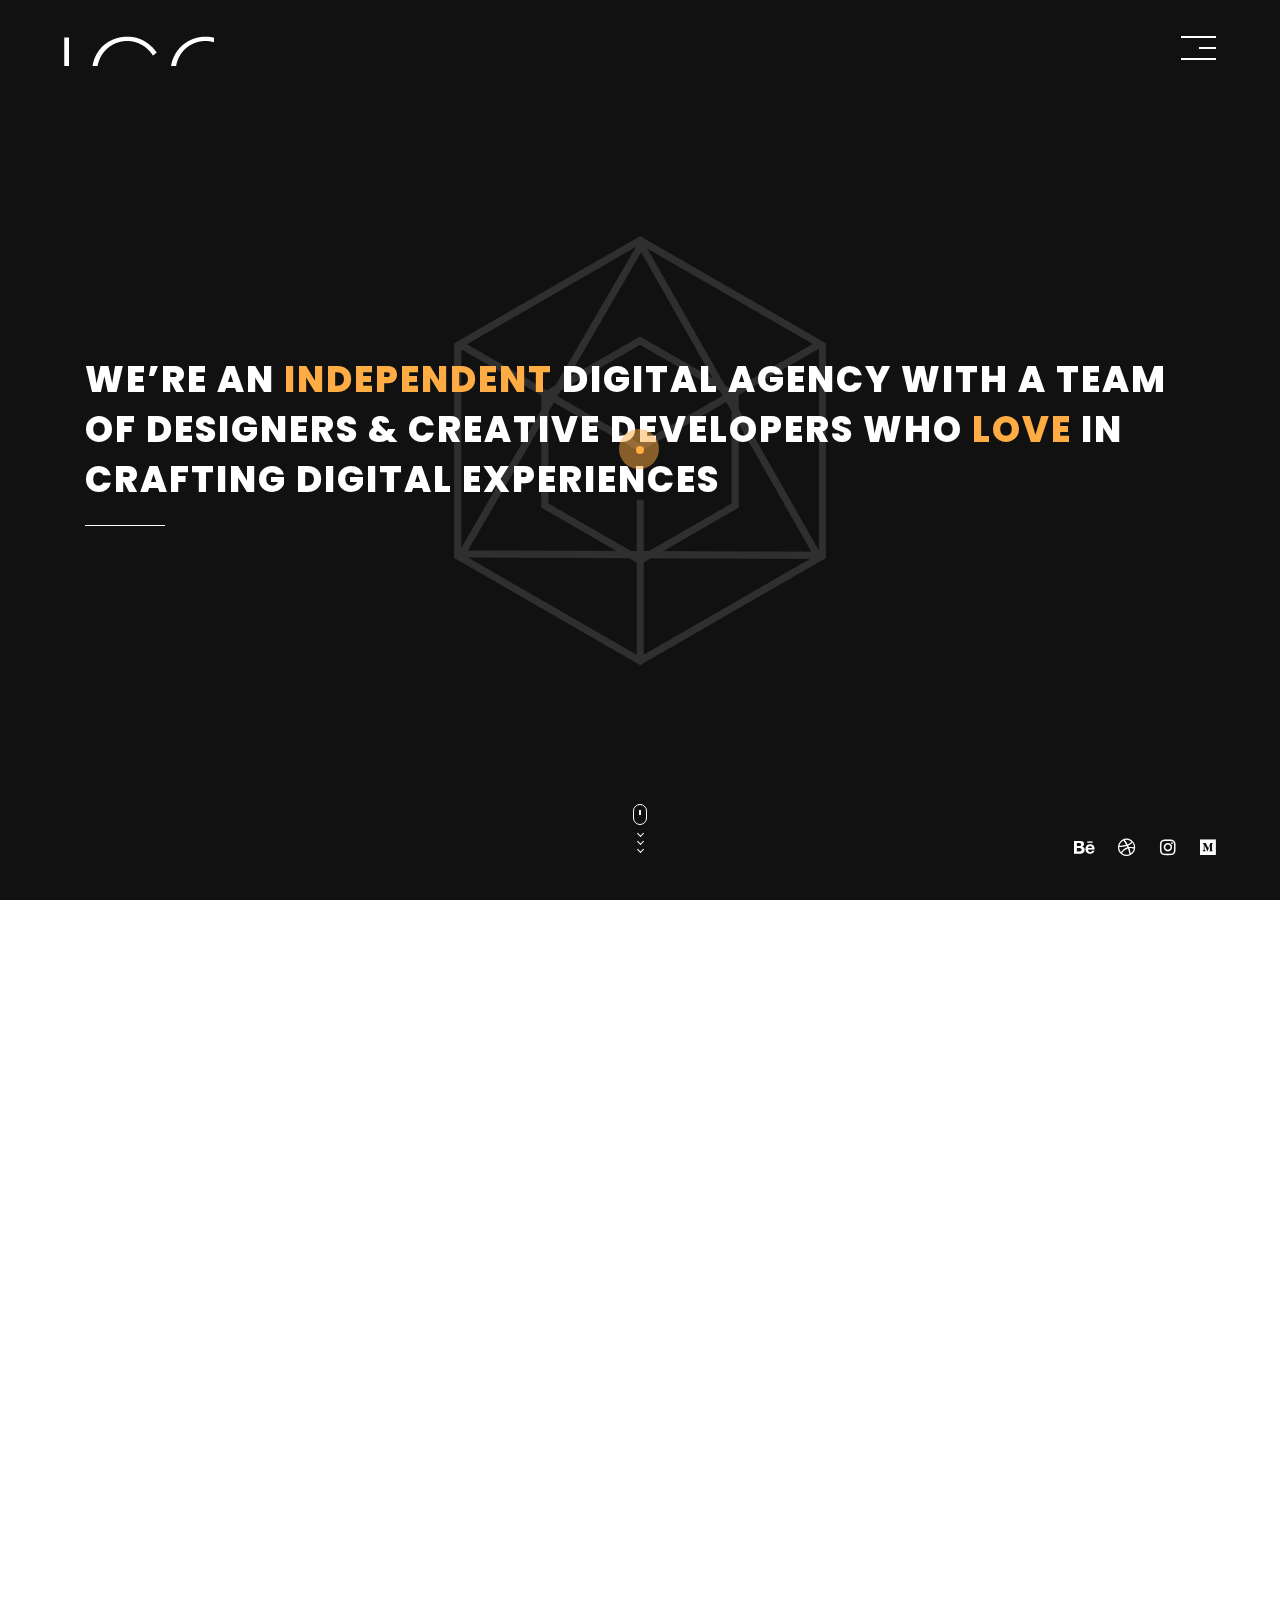
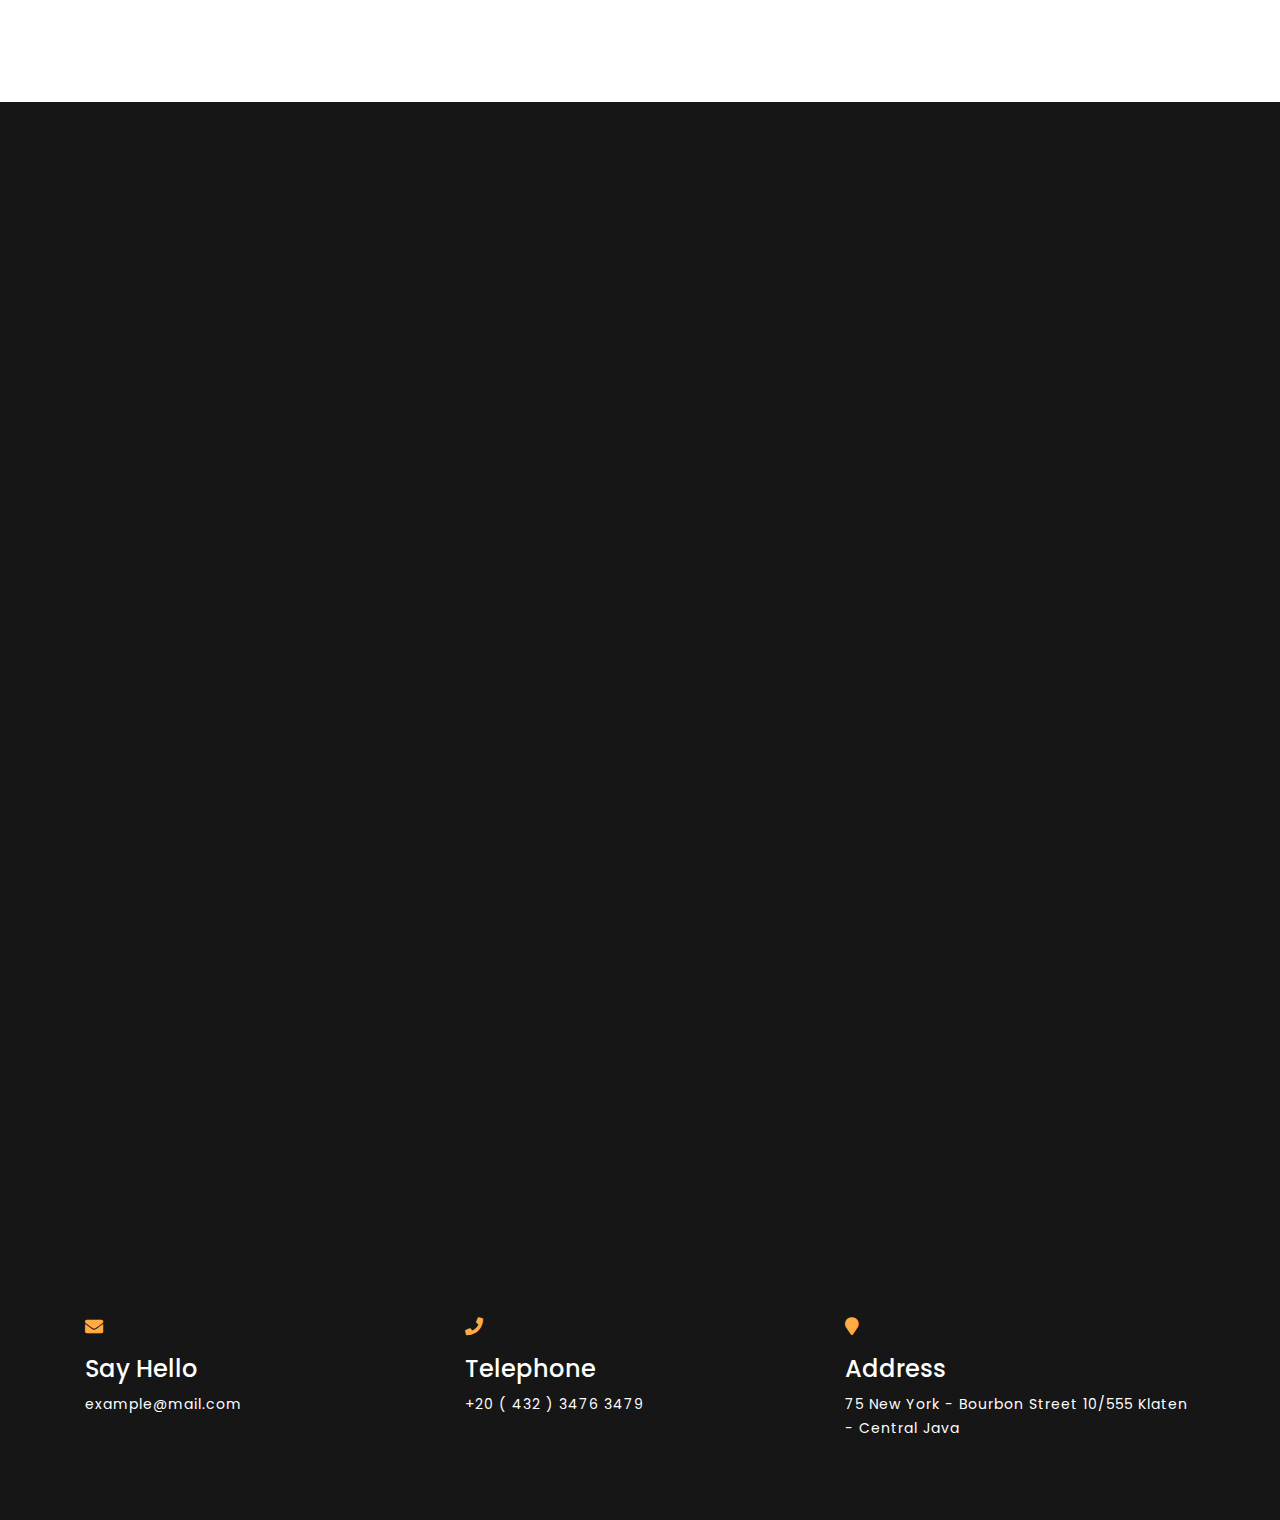
==== about.html @ 12637972 "first commit" ====
<!DOCTYPE html>
<html lang="en">
<head>
	<!-- Required meta tags -->
	<meta charset="utf-8">
	<meta content="width=device-width, initial-scale=1, shrink-to-fit=no" name="viewport">
	<!-- Plugin -->
	<link href="css/plugin.css" rel="stylesheet">
	<!-- Custpm CSS -->
	<link href="css/style.css" rel="stylesheet">
	<!-- Responsive CSS -->
	<link href="css/responsive.css" rel="stylesheet">
	<title>Embun | About</title>
</head>
<body class="about">
	<div id="loader"></div>
	
	<!-- main-background -->
	<div class="main-detail-bg">
		<!-- mouse animation -->
		<a href="#">
		<div id="mouse-scroll">
			<div class="mouse">
				<div class="mouse-in"></div>
			</div>
			<div>
				<span class="down-arrow-1"></span> <span class="down-arrow-2"></span> <span class="down-arrow-3"></span>
			</div>
		</div></a>
	</div>

	<!-- Content -->
	<div class="table">
		<div class="valign">
			<div class="container">
				<div class="row">
					<!-- title -->
					<div class="col-md-12">
						<div class="title-about" data-aos-once="true" data-aos="fade-up" data-aos-delay="200">
							<h2>WE’RE AN <span>INDEPENDENT</span>  DIGITAL AGENCY WITH A TEAM OF DESIGNERS & CREATIVE DEVELOPERS WHO <span> LOVE </span>IN CRAFTING DIGITAL EXPERIENCES</h2>
							<div class="dash"></div>
						</div>
					</div>
				</div>
			</div>
		</div>
	</div>

	<div class="bg-white mt-full">
		<div class="container">
			<!-- Who we are -->
			<div class="row m-each" data-aos-once="true" data-aos="fade-up" data-aos-delay="100">
				<div class="col-lg-4 mt-30">
					<h3>Who we are</h3>
				</div>
				<div class="col-lg-8 mt-30">
					<p>We are a small, but powerful and independent team of digital project creators, truly loving our job. We start each day with new ideas, help each other grow and learn from one another. Each project needs to be perfected to the extent that allows us to support the reputation of a trusted partner and raises the bar of our ambition higher and higher.</p>
				</div>
			</div>
			<!-- What we do -->
			<div class="row m-each">
				<div class="col-lg-4 mt-30">
					<h3 data-aos-once="true" data-aos="fade-up" data-aos-delay="100">What we do</h3>
				</div>
				<div class="col-md-6 col-lg-4  mt-30">
					<div class="ww-content" data-aos="fade-up" data-aos-delay="200" data-aos-once="true">
						<div class="icon hov">
							<i class="fab fa-connectdevelop"></i>
						</div>
						<h5>Development</h5>
						<ul class="list-services">
							<li>front-end</li>
							<li>Back-end</li>
							<li>App Developmnet</li>
							<li>Mobile Hybrid </li>
						</ul>
					</div>                    
				</div>
				<div class="col-md-6 col-lg-4  mt-30">
					<div class="ww-content" data-aos="fade-up" data-aos-delay="300" data-aos-once="true">
						<div class="icon hov">
							<i class="fab fa-connectdevelop"></i>
						</div>
						<h5>UI UX Design</h5>
						<ul class="list-services">
							<li>WEB DEsign</li>
							<li>mobile</li>
							<li>rapid prototype</li>
							<li>Platform</li>
						</ul>
					</div>                    
				</div>
			</div>
		</div>
	</div>

	<!-- Client -->
	<div class="bg-main">
		<div class="container">
			<div class="row">
				<!-- Clients -->
				<div class="col-md-12 col-lg-8 offset-lg-2 text-center m-each">
					<h2 data-aos-once="true" data-aos="fade-up" data-aos-delay="100">Our awesome clients</h2>
				</div>
				<div class="col-6 col-md-3 mt-30">
					<div class="client" data-aos-once="true" data-aos="fade-up" data-aos-delay="50">
						<img src="img/about/client-1.png" alt="1">
					</div>				
				</div>
				<div class="col-6 col-md-3 mt-30">
					<div class="client" data-aos-once="true" data-aos="fade-up" data-aos-delay="100">
						<img src="img/about/client-2.png" alt="1">
					</div>				
				</div>
				<div class="col-6 col-md-3 mt-30">
					<div class="client" data-aos-once="true" data-aos="fade-up" data-aos-delay="150">
						<img src="img/about/client-3.png" alt="1">
					</div>				
				</div>
				<div class="col-6 col-md-3 mt-30">
					<div class="client" data-aos-once="true" data-aos="fade-up" data-aos-delay="200">
						<img src="img/about/client-4.png" alt="1">
					</div>				
				</div>
				<div class="col-6 col-md-3 mt-30">
					<div class="client" data-aos-once="true" data-aos="fade-up" data-aos-delay="250">
						<img src="img/about/client-5.png" alt="1">
					</div>				
				</div>
				<div class="col-6 col-md-3 mt-30">
					<div class="client" data-aos-once="true" data-aos="fade-up" data-aos-delay="300">
						<img src="img/about/client-6.png" alt="1">
					</div>				
				</div>
				<div class="col-6 col-md-3 mt-30">
					<div class="client" data-aos-once="true" data-aos="fade-up" data-aos-delay="350">
						<img src="img/about/client-2.png" alt="1">
					</div>				
				</div>
				<div class="col-6 col-md-3 mt-30">
					<div class="client" data-aos-once="true" data-aos="fade-up" data-aos-delay="400">
						<img src="img/about/client-3.png" alt="1">
					</div>				
				</div>

				<!-- Email to -->
				<div class="col-md-12 col-lg-8 offset-lg-2 text-center m-each">
					<div class="email" data-aos-once="true" data-aos="fade-up" data-aos-delay="200">
						<h2>Ready to inject style into your next project ?</h2>
						<a id="zoom-fade" href="mailto:mailr@example.com">HELLO@EMBUN.CO</a>
					</div>
					
				</div>
			</div>
		</div>

		<!-- Address -->
		<div class="footer">
			<div class="container">        
				<div class="row">						
					<div class="col-md-4 mt-30">
						<i class="fas fa-envelope"></i>
						<h4>Say Hello</h4>                  
						<p>example@mail.com</p>
					</div>
					<div class="col-md-4 mt-30">
						<div class="address">
							<i class="fas fa-phone"></i>
							<h4>Telephone</h4>
							<p>+20 ( 432 ) 3476 3479</p>
						</div>                        
					</div>
					<div class="col-md-4 mt-30">
						<div class="address">
							<i class="fas fa-map-marker"></i> 
							<h4>Address</h4>
							<p>75 New York - Bourbon Street 10/555 Klaten - Central Java</p>
						</div>                        
					</div>								    
				</div>		
			</div>
		</div>
		
	</div>


	<!-- logo -->
	<div class="logo animated fadeInDown">
		<a href="index.html">Embun-logo</a>
	</div>

	<!-- logo mobile -->
	<div class="m-logo animated fadeInDown">
		<a href="index.html"><img src="img/mobile-logo.png" alt="m-logo"></a>
	</div>
	
	<!-- mobile navbar -->
	<a class="m-navbar-left animated fadeInDown" href="about.html">
		<span>ABOUT US</span>
	</a>
	<a class="m-navbar-right animated fadeInDown" href="work.html">
		<span>PORTFOLIO</span>
	</a>

	<!-- Social Media -->
	<div class="social animated fadeInUp">
		<ul>
			<li><a href="#"><i class="fab fa-behance"></i></a></li>
			<li><a href="#"><i class="fab fa-dribbble"></i></a></li>
			<li><a href="#"><i class="fab fa-instagram"></i></a></li>
			<li><a href="#"><i class="fab fa-medium"></i></a></li>
		</ul>
	</div>

	<!-- Navbar Toggle -->
	<div class="button_container animated fadeInDown" id="toggle">
		<span class="top"></span>
		<span class="middle"></span>
		<span class="bottom"></span>
	</div>
		
	<div class="overlay" id="overlay">
		<nav class="overlay-menu">
			<ul>
				<li><a href="index.html">Home</a></li>
				<li><a href="home-personal.html">Home-Personal</a></li>
				<li><a href="about.html">About</a></li>
				<li><a href="work.html">Works</a></li>
				<li><a href="work-detail.html">Work Page</a></li>
			</ul>
		</nav>
	</div>
	
	<!-- Cursor -->
	<div class="cursor-dot-outline"></div>
    <div class="cursor-dot"></div>
    
    
   
    <script src="js/jquery-3.3.1.min.js"></script> 
    <!-- Plugin JS --> 
	<script src="js/plugin.js"></script> 
	<script src="js/custom.js"></script>
</body>
</html>
---- css/plugin.css ----
@import "plugin/all.css";

@import "plugin/bootstrap.min.css";

@import "plugin/loader.css";

@import "plugin/animate.min.css";

@import "plugin/aos.css";
---- css/style.css ----
/*-----------------------------------------------------------------
Project             : Embun - Portfolio HTML Template.
Version             : 1.0
Author              : Cingunt-Themes
=====================================================================

[Table of contents]

1. Common CSS
2. Home
3. Work
4. Work Detail
5. About

main color : #feac43;
secondary color : #ffffff ;
background : #111111;
secondary background : #2e2e2e;

==================================================================*/

/* Google Fonts */
@import url('https://fonts.googleapis.com/css?family=Poppins:400,500,600,700,900');



/* ======================================
		     [ 01 Common CSS ]
========================================== */
.mt-30{
	margin-top: 30px !important;
}

*, *:before, *:after {
	-moz-box-sizing: border-box;
	-webkit-box-sizing: border-box;
	box-sizing: border-box;
	cursor: none;
}
body {
	font-family: 'Poppins', sans-serif;
	color: #fff;
	line-height: 1;
	height: 100%;
	background-color: #f3f3f3;
	overflow-x: hidden;
	box-sizing: border-box;
}
ol, ul {
	list-style: none;
}
blockquote, q {
	quotes: none;
}
blockquote:before, blockquote:after, q:before, q:after {
	content: '';
	content: none;
}
.m-logo, .m-navbar-left, .m-navbar-right {
	display: none;
}
table {
	border-collapse: collapse;
	border-spacing: 0;
}
a, a:hover {
	text-decoration: none;
}
h1 {
	font-size: 72px;
	letter-spacing: 20px;
	font-weight: 700;
	color: #fff;
	text-transform: uppercase;
	margin: 0;
}

/* mouse scroll */

#mouse-scroll {
	style: block;
}
#mouse-scroll {
	position: absolute;
	margin: auto;
	left: 50%;
	bottom: 5%;
	-webkit-transform: translateX(-50%);
	z-index: 2;
}
#mouse-scroll span {
	display: block;
	width: 5px;
	height: 5px;
	-ms-transform: rotate(45deg);
	-webkit-transform: rotate(45deg);
	transform: rotate(45deg);
	transform: rotate(45deg);
	border-right: 1px solid #fff;
	border-bottom: 1px solid #fff;
	margin: 0 0 3px 5px;
}
#mouse-scroll .mouse {
	height: 21px;
	width: 14px;
	border-radius: 10px;
	-webkit-transform: none;
	-ms-transform: none;
	transform: none;
	border: 1px solid #ffffff;
	top: 170px;
}
#mouse-scroll .down-arrow-1 {
	margin-top: 6px;
}
#mouse-scroll .down-arrow-1, #mouse-scroll .down-arrow-2, #mouse-scroll .down-arrow-3 {
	-webkit-animation: mouse-scroll 1s infinite;
	-moz-animation: mouse-scroll 1s infinite;
}
#mouse-croll .down-arrow-1 {
	-webkit-animation-delay: .1s;
	-moz-animation-delay: .1s;
	-webkit-animation-direction: alternate;
}
#mouse-scroll .down-arrow-2 {
	-webkit-animation-delay: .2s;
	-moz-animation-delay: .2s;
	-webkit-animation-direction: alternate;
}
#mouse-scroll .down-arrow-3 {
	-webkit-animation-delay: .3s;
	-moz-animation-dekay: .3s;
	-webkit-animation-direction: alternate;
}
#mouse-scroll .mouse-in {
	height: 5px;
	width: 2px;
	display: block;
	margin: 5px auto;
	background: #ffffff;
	position: relative;
}
#mouse-scroll .mouse-in {
	-webkit-animation: animated-mouse 1.2s ease infinite;
	moz-animation: mouse-animated 1.2s ease infinite;
}
@-webkit-keyframes animated-mouse {
	0% {
		opacity: 1;
		-webkit-transform: translateY(0);
		-ms-transform: translateY(0);
		transform: translateY(0);
	}
	100% {
		opacity: 0;
		-webkit-transform: translateY(6px);
		-ms-transform: translateY(6px);
		transform: translateY(6px);
	}
}
@-webkit-keyframes mouse-scroll {
	0% {
		opacity: 1;
	}
	50% {
		opacity: .5;
	}
	100% {
		opacity: 1;
	}
}
@keyframes mouse-scroll {
	0% {
		opacity: 0;
	}
	50% {
		opacity: 0.5;
	}
	100% {
		opacity: 1;
	}
}

/* Button */

.btn-link {
    color: #fff;
    cursor: pointer;
    font-size: 16px;
    font-weight: 600;
    letter-spacing: 3px;
    padding: 10px 40px;
    position: relative;
    text-decoration: none;
    text-transform: uppercase;
    width: 100%;
    border: 0 solid;
    box-shadow: inset 0 0 20px rgba(255, 255, 255, 0);
    outline: 1px solid;
    outline-color: rgba(255, 255, 255, 0.5);
    outline-offset: 0px;
    text-shadow: none;
    transition: all 1250ms cubic-bezier(0.19, 1, 0.22, 1);
}

.btn-link:hover{
    color: #d7a150;
    border-radius: 0;
    border: 1px solid;
    outline-color: rgba(255, 255, 255, 0);
    outline-offset: 15px;
    text-decoration: none;
}
  

/* Toggle-MEnu */
.button_container {
    position: fixed;
    top: 4%;
    right: 5%;
    height: 27px;
    width: 35px;
    cursor: pointer;
    z-index: 100;
    transition: opacity .25s ease;
  }
  .button_container:hover {
    opacity: .7;
  }
  .button_container.active .top {
    -webkit-transform: translateY(11px) translateX(0) rotate(45deg);
            transform: translateY(11px) translateX(0) rotate(45deg);
    background: #111111;
  }
  .button_container.active .middle {
    opacity: 0;
    background: #FFF;
  }
  .button_container.active .bottom {
    -webkit-transform: translateY(-11px) translateX(0) rotate(-45deg);
            transform: translateY(-11px) translateX(0) rotate(-45deg);
    background: #111111;
  }
  .button_container .middle {
      width: 50%;
      right: 0;
  }
  .button_container span {
    background: #ffffff;
    border: none;
    height: 2px;
    width: 100%;
    position: absolute;
    top: 0;
    transition: all .35s ease;
    cursor: pointer;
  }
  .button_container.\-active span {
    background: #000;
  }
  .button_container span:nth-of-type(2) {
    top: 11px;
  }
  .button_container span:nth-of-type(3) {
    top: 22px;
  }
  
  .overlay {
    z-index: 11;
    position: fixed;
    background: #ffffff;
    top: 0;
    left: 0;
    width: 100%;
    height: 0%;
    opacity: 0;
    visibility: hidden;
    transition: opacity .35s, visibility .35s, height .35s;
    overflow: hidden;
  }
  .overlay.open {
      z-index: 12;
    opacity: .9;
    visibility: visible;
    height: 100%;
  }
  .overlay.open li {
    -webkit-animation: fadeInRight .5s ease forwards;
            animation: fadeInRight .5s ease forwards;
    -webkit-animation-delay: .35s;
            animation-delay: .35s;
  }
  .overlay.open li:nth-of-type(2) {
    -webkit-animation-delay: .4s;
            animation-delay: .4s;
  }
  .overlay.open li:nth-of-type(3) {
    -webkit-animation-delay: .45s;
            animation-delay: .45s;
  }
  .overlay.open li:nth-of-type(4) {
    -webkit-animation-delay: .50s;
            animation-delay: .50s;
  }
  .overlay.open li:nth-of-type(5) {
    -webkit-animation-delay: .60s;
            animation-delay: .60s;
  }
  .overlay.open li:nth-of-type(6) {
    -webkit-animation-delay: .70s;
            animation-delay: .70s;
  }
  .overlay nav {
    position: relative;
    height: 70%;
    top: 50%;
    -webkit-transform: translateY(-50%);
            transform: translateY(-50%);
    font-size: 50px;
    font-weight: 900;
    text-align: center;
  }
  .overlay ul {
    list-style: none;
    padding: 0;
    margin: 0 auto;
    display: inline-block;
    position: relative;
    height: 100%;
  }
  .overlay ul li {
    display: block;
    height: 25%;
    height: calc(100% / 5);
    min-height: 60px;
    position: relative;
    opacity: 0;
  }
  .overlay ul li a {
    position: relative;
    color: #111111;
    text-decoration: none;
    overflow: hidden;
  }
  .overlay ul li a:hover:after, .overlay ul li a:focus:after, .overlay ul li a:active:after {
    width: 100%;
  }
  .overlay ul li a:after {
    content: '';
    position: absolute;
   top: 50%;
    left: 50%;
    width: 0%;
    -webkit-transform: translateX(-50%);
            transform: translateX(-50%);
    height: 4px;
    background: #111111;
    transition: .35s;
  }
  
  @-webkit-keyframes fadeInRight {
    0% {
      opacity: 0;
      left: 20%;
    }
    100% {
      opacity: 1;
      left: 0;
    }
  }
  
  @keyframes fadeInRight {
    0% {
      opacity: 0;
      left: 20%;
    }
    100% {
      opacity: 1;
      left: 0;
    }
  }
  
  /* Custom Cursor */
  .cursor-dot,
  .cursor-dot-outline {
    z-index: 999;
    pointer-events: none;
    position: absolute;
    top: 50%;
    left: 50%;
    border-radius: 50%;
    opacity: 0;
    -webkit-transform: translate(-50%, -50%);
            transform: translate(-50%, -50%);
    transition: opacity 0.3s ease-in-out, -webkit-transform 0.3s ease-in-out;
    transition: opacity 0.3s ease-in-out, transform 0.3s ease-in-out;
    transition: opacity 0.3s ease-in-out, transform 0.3s ease-in-out, -webkit-transform 0.3s ease-in-out;
  }
  .cursor-dot {
    width: 8px;
    height: 8px;
    background-color: #feac43;
  }
  .cursor-dot-outline {
    width: 40px;
    height: 40px;
    background-color: rgba(254, 172, 67, 0.5);
  }


/* ======================================
		       [ 02 Home ]
========================================== */
.home-container {
	width: 100%;
	height: 100%;
	position: absolute;
	top: 0;
	left: 0;
	display: block;
	z-index: 3;
	background: #2e2e2e;
	overflow: hidden;
}
.outer-page {
    background-image: url('../img/home-bg-layer.jpg');
	background-repeat: no-repeat;
    background-origin: border-box;
    background-attachment: fixed;
	position: absolute;
	width: 100%;
	height: 100%;
	top: 0;
	left: 0;
	padding: 100px;
	background-color: #111111;
}
.outer-page.\personal{
	background-image: url('../img/homr-bg-personal.jpg') !important;
	background-size: cover;
	background-position: 60% bottom;
}
.inner-page {
	z-index: 2;
	display: block;
	height: 100%;
	width: 100%;
	position: relative;
	overflow: hidden;
	background-color: #161616;
    background-image: url('../img/home-bg.jpg');
	background-repeat: no-repeat;
}
.inner-page.\personal{
	background: none;
}
.valign {
	display: table-cell;
	height: 100%;
	vertical-align: middle;
}
.table {
	position: absolute;
	display: table;
	width: 100%;
	height: 100%;
	z-index: 3;
}
.valign h1, h5 {
	text-align: center;
}
.nav-lr {
	font-size: 14px;
	font-weight: 600;
	text-align: center;
	color: rgba(255, 255, 255, 1);
	position: absolute;
	z-index: 6;
	top: 50%;
	margin-top: -40px;
	letter-spacing: 2.4px;
	transition: all ease .5s;
	transform: rotate(-90deg);
}
.nav-lr span {
	line-height: 80px;
}
.nav-lr:hover {
	color: #000;
}
.nav-lr:before {
	content: "";
	position: absolute;
	background: #f3f3f3;
	width: 1px;
	height: 30px;
	left: 50%;
	transition: all ease 0.5s;
}
.nav-lr.\nav-right::before {
	bottom: -10px;
}
.nav-lr.\nav-left::before {
	top: -10px;
}
.nav-lr:hover.\nav-left:before {
	height: 200px;
}
.nav-lr:hover.\nav-right:before {
	height: 200px;
}
.nav-left {
	left: 0;
}
.nav-right {
	right: 0;
}
/* Left / Right BIG Hover */

.left-anim.\-active {
	transform: translateX(100%);
}
.right-anim.\-active {
	transform: translateX(-100%);
}
.left-anim {
	left: -50%;
}
.right-anim {
	right: -50%;
}
.left-anim, .right-anim {
	display: block;
	width: 50%;
	height: 100%;
	position: absolute;
	top: 0;
	background-color: rgba(255, 255, 255, 1);
	z-index: 2;
	-moz-transition: all .5s cubic-bezier(0.42, 0, 0, 0.995);
	-o-transition: all .5s cubic-bezier(0.42, 0, 0, 0.995);
	-webkit-transition: all .5s cubic-bezier(0.42, 0, 0, 0.995);
	transition: all .5s cubic-bezier(0.42, 0, 0, 0.995);
}
.decor {
	height: 100%;
	width: 100%;
	position: absolute;
	transform: scale(.93);
	-webkit-transform: scale(.93);
	-moz-transform: scale(.93);
	background: url('../img/bg-decor.png');
	background-repeat: no-repeat;
	opacity: 0;
	background-position: center center;
	background-size: contain;
	-moz-transition: all .5s cubic-bezier(0.42, 0, 0, 0.995);
	-o-transition: all .5s cubic-bezier(0.42, 0, 0, 0.995);
	-webkit-transition: all .5s cubic-bezier(0.42, 0, 0, 0.995);
	transition: all .5s cubic-bezier(0.42, 0, 0, 0.995);
}
.decor.\-active {
	-webkit-transform: scale(2);
	-moz-transform: scale(2);
	transform: scale(2);
	opacity: 0.02;
}
.decor-bottom {
	height: 224px;
	width: 180px;
	position: absolute;
	bottom: 0;
	left: 50%;
	margin-left: -90.5px;
	background: url('../img/decor-bottom.png');
	background-repeat: no-repeat;
	opacity: 1;
	background-position: bottom center;
	background-size: contain;
	-moz-transition: all 2.8s cubic-bezier(0.42, 0, 0, 0.995);
	-o-transition: all 2.8s cubic-bezier(0.42, 0, 0, 0.995);
	-webkit-transition: all 2.8s cubic-bezier(0.42, 0, 0, 0.995);
	transition: all 2.8s cubic-bezier(0.42, 0, 0, 0.995);
}
.decor-bottom.\-active-right {
	background: url('../img/decor-bottom-hover.png') !important;
}
.decor-bottom.\-active-left {
	background: url('../img/decor-bottom-hover-2.png') !important;
}
/* logo */

.logo {
	position: fixed;
    top: 4%;
    width: 150px;
    height: 30px;
    background: url('../img/logo.png');
	left: 5%;
    z-index: 99;
    letter-spacing: 26px;
}
.logo a {
    color: transparent;
}
.logo.\-active {
    background: url('../img/logo-active.png') !important;
}
.title {
	text-align: center;
	margin-left: -30px;
	position: absolute;
	top: 40%;
	left: 50%;
	z-index: 5;
}
.title-personal {
	width: 450px;
	margin-left: 15%;
}
.title-personal h1{
	font-size: 90px;
	font-weight: 900;
	text-align: left !important;
	background-image: -moz-linear-gradient( -30deg, rgb(255,128,8) 0%, rgb(255,200,55) 100%);
	background-image: -webkit-linear-gradient( -30deg, rgb(255,128,8) 0%, rgb(255,200,55) 100%);
	background-image: -ms-linear-gradient( -30deg, rgb(255,128,8) 0%, rgb(255,200,55) 100%);
 	 -webkit-background-clip: text;
  	-webkit-text-fill-color: transparent
}
.title-personal p {
	margin: 10px 0 0 0;
	font-size: 16px;
	font-weight: 600;
	letter-spacing: 1.4px;
	line-height: 30px;	
}
.title-personal .mt-30 {
	margin-top: 40px !important;
}
.title h3 {
	letter-spacing: 2px;
	font-size: 16px;
	font-weight: 400;
	color: #feac43;
}
/* social media */

.social {
	position: fixed;
	bottom: 3%;
	right: 5%;
	z-index: 10;
}
.social ul li {
	display: inline;
	margin: 0 0 0 20px;
}
.social ul li a {
	font-size: 18px;
	color: #fff;
}
.social.\-active a {
	color: #000;
}

/* Copyright */
.copyright{
    position: fixed;
	bottom: 3%;
	left: 5%;
    z-index: 10;
    font-weight: 400;
	font-size: 14px;
	letter-spacing: 1px;

    color: #fff;
}
.copyright.\-active {
	color: #000;
}

/* Title animation */
.spin:after {
	content: "";
	animation: spin 5s linear infinite;
}
@keyframes spin {
	0% {
		content: "creative";
	}
	10% {
		content: "think";
	}
	20% {
		content: "understand";
	}
	30% {
		content: "listen";
	}
	40% {
		content: "focus";
	}
	50% {
		content: "fast";
	}
	60% {
		content: "hardwork";
	}
	70% {
		content: "idea";
	}
	80% {
		content: "future";
	}
	90% {
		content: "and";
	}
}

/* ======================================
		       [ 03 Work ]
========================================== */

.section {
	background: #161616;
	height: 100%;
	width: 100%;
}
.layer {
	position: absolute !important;
	top: 0;
	left: 0;
	width: 100%;
	height: 100%;
}
.bg-work-1 {
	position: relative;
	height: 100%;
	width: 100%;
	background: url('../img/works/1.jpg');
	background-attachment: fixed;
	background-size: cover;
	background-repeat: no-repeat;
	background-position: center bottom;
}
.img-obj-1{
	width: 50%;
	height: 50%;
	left: 40% !important;
	top: 30% !important;
	background-position: center center;
	background: url('../img/works/obj-1.png');
	background-size: contain;
	background-repeat: no-repeat;
	background-position: center center;
}

.bg-work-2 {
	position: relative;
	height: 100%;
	width: 100%;
	background: url('../img/works/2.jpg');
	background-size: cover;
	background-repeat: no-repeat;
	background-position: center bottom;
}
.img-obj-2{
	width: 50%;
	height: 50%;
	left: 40% !important;
	top: 30% !important;
	background-position: center center;
	background: url('../img/works/obj-2.png');
	background-size: contain;
	background-repeat: no-repeat;
	background-position: center center;
}

.bg-work-3 {
	position: relative;
	height: 100%;
	width: 100%;
	background: url('../img/works/3.jpg');
	background-size: cover;
	background-repeat: no-repeat;
	background-position: center bottom;
}
.img-obj-3{
	width: 50%;
	height: 50%;
	left: 40% !important;
	top: 30% !important;
	background-position: center center;
	background: url('../img/works/obj-3.png');
	background-size: contain;
	background-repeat: no-repeat;
	background-position: center center;
}

.bg-work-4 {
	position: relative;
	height: 100%;
	width: 100%;
	background: url('../img/works/4.jpg');
	background-size: cover;
	background-repeat: no-repeat;
	background-position: center bottom;
}
.img-obj-4{
	width: 50%;
	height: 50%;
	left: 40% !important;
	top: 30% !important;
	background-position: center center;
	background: url('../img/works/obj-4.png');
	background-size: contain;
	background-repeat: no-repeat;
	background-position: center center;
}

.bg-work-5 {
	position: relative;
	height: 100%;
	width: 100%;
	background: url('../img/works/5.jpg');
	background-size: cover;
	background-repeat: no-repeat;
	background-position: center bottom;
}
.img-obj-5{
	width: 50%;
	height: 50%;
	left: 40% !important;
	top: 30% !important;
	background-position: center center;
	background: url('../img/works/obj-5.png');
	background-size: contain;
	background-repeat: no-repeat;
	background-position: center center;
}
.bg-work-6 {
	position: relative;
	height: 100%;
	width: 100%;
	background: url('../img/works/6.jpg');
	background-size: cover;
	background-repeat: no-repeat;
	background-position: center bottom;
}
.img-obj-6{
	width: 50%;
	height: 50%;
	left: 40% !important;
	top: 30% !important;
	background-position: center center;
	background: url('../img/works/obj-6.png');
	background-size: contain;
	background-repeat: no-repeat;
	background-position: center center;
}
.title-work {
	opacity: 0;
	transition: all ease-in-out 2s;
}

.title-work .animated {
	opacity: 1;
}
.work-nav {
	position: absolute;
	width: 200px;
	top: 15%;
	right: 5%;
	height: 70%;
	z-index: 99;
}
.work-nav .item-menu {
	display: block;
	float: right;
	clear: both;
	letter-spacing: 2.4px;
}
.text {
	display: block;
	line-height: 60px;
	font-size: 12px;
	color: #ffffff;
	text-transform: uppercase;
	opacity: .3;
	-moz-transition: all .3s cubic-bezier(0.42, 0, 0, 0.995);
	-o-transition: all .3s cubic-bezier(0.42, 0, 0, 0.995);
	-webkit-transition: all .3s cubic-bezier(0.42, 0, 0, 0.995);
	transition: all .3s cubic-bezier(0.42, 0, 0, 0.995);
}
.item-menu.active .text {
	opacity: 1;
	background: url('../img/works/nav-active.png') no-repeat right center;
}
#zoom-fade {
	position: absolute;
	margin-top: -60px;
	font-size: 40px;
	font-weight: 900;
	color: #d7a150;
	text-decoration: none;
	-webkit-background-clip: text;
	-webkit-text-fill-color: transparent;
	background-image: linear-gradient(to right, #feac43, #feac43 50%, #fff 50%);
	background-size: 200% 100%;
	background-position: 100%;
	-webkit-transition: all 0.3s cubic-bezier(0, 0, 0.23, 1);
	-o-transition: all 0.3s cubic-bezier(0, 0, 0.23, 1);
	-moz-transition: all 0.3s cubic-bezier(0, 0, 0.23, 1);
	transition: all 0.3s cubic-bezier(0, 0, 0.23, 1);
}
#zoom-fade:hover {
	background-position: 0%;
}
.sub {
	background: url('../img/works/work-sub.png') no-repeat left center;
	padding-left: 30px;
	background-size: contain;
	color: #fff;
	opacity: .7;
	font-weight: 500;
	letter-spacing: 1px;
}
.title-work {
	position: absolute;
}
.btn-detail {
	opacity: .5;
	position: absolute;
	font-size: 12px;
	color: #fff;
	font-weight: 400;
	font-style: italic;
	padding-right: 130px;
	background: url('../img/works/detail-to.png') no-repeat right center;
}
.btn-detail:hover {
	opacity: 1;
	-webkit-transition: all 0.3s cubic-bezier(0, 0, 0.23, 1);
	-o-transition: all 0.3s cubic-bezier(0, 0, 0.23, 1);
	-moz-transition: all 0.3s cubic-bezier(0, 0, 0.23, 1);
	transition: all 0.3s cubic-bezier(0, 0, 0.23, 1);
}


/* ======================================
		     [ 04 Work-detail ]
========================================== */

.btn-back {
    position: fixed;
	top: 5%;
	right: 5%;
    z-index: 10;
    color: #fff;
    
}
.btn-back a.txt {
    padding-right: 40px;
    font-weight: 400;
	font-size: 14px;
	letter-spacing: 1px;
    line-height: 24px;
    color: #fff
}
.btn-back  span{
    top: 0;
    margin-top: -2px;
    opacity: .7;
    position: absolute;
    right: 0;
    transition: all 100ms ease-in-out;
}

.btn-back:hover span {
    opacity: 1;
    -ms-transform: rotate(90deg); /* IE 9 */
    -webkit-transform: rotate(90deg); /* Chrome, Safari, Opera */
    transform: rotate(90deg);
}
 .m-each {
     padding: 50px 0;
 }
.work-detail .table {
	top: 0;
}
.main-detail-bg {
	position: fixed;
	height: 100%;
	width: 100%;
	top: 0;
	left: 0;
	background: url('../img/work-detail/1.jpg') center center;
	z-index: -3;
	background-size: cover;
}
.title-work-detail {
	background: #161616;
	padding: 50px 40px;
}
.dash {
	width: 80px;
	height: 1px;
	background: #fff;
	margin: 20px 0;
}
.title-work-detail h2, .web-detail h3 {
	font-size: 30px;
    font-weight: 900;
    letter-spacing: 2px;
}
.title-work-detail p, .web-detail p {
	margin-top: 10px;
	font-weight: 400;
	font-size: 14px;
	letter-spacing: 1px;
	line-height: 24px;
}
.web-detail h3 {
    margin-bottom: 20px;
}
.web-detail h3:after {
    content: '';
    height: 40px;
    width: 2px;
    background: #d7a150;
    position: absolute;
    left: 50%;
    margin-top: 50px;
}
p.project {
	font-size: 12px;
	font-style: italic;
	color: #d7a150
}
.bg-main {
	background: #161616;
}
.bg-white{
    background: #fff;
}
.bg-white p {
    color: #2e2e2e;
    margin: 50px 0;
	font-weight: 400;
	font-size: 14px;
	letter-spacing: 1px;
	line-height: 24px;
}
.mt-full {
	margin-top: 100vh;
}
.web-detail {
	padding: 100px 0 40px 0;
}
.image-work{
    margin-top: 30px;
}
ul.prev-nex-btn {
    padding: 0;
}
.prev-nex-btn li {
    display: inline-block;
    margin: 0 10px;
}
.prev-nex-btn li a {
    color: #fff;
    font-weight: 300;
	font-size: 12px;
	letter-spacing: 1px;
	line-height: 24px;
}


/* ======================================
		       [ 05 About ]
========================================== */

  .about .main-detail-bg {
	background: url('../img/about/bg.png') no-repeat center center;
	background-color: #111111;
  }

  .title-about h2{
	  font-weight: 800;
	  font-size: 36px;
	  line-height: 50px;
	  letter-spacing: 2px;
  }
  .title-about h2 span {
	  color: #feac43;
  }

  .about .table {
    top: 0;
}

.about .bg-white, .about .bg-main {
	padding: 50px 0;
}

.about p {
	color: #000;
	font-weight: 600;
	margin: 0;
}
.about h3 {
	color: #000;
	letter-spacing: 0;
	font-size: 18px;
	font-weight: 600;
}

ul.list-services li {
    display: block;
    text-transform: uppercase;
    color: #807b7b;
    font-size: 13px;
    font-weight: 500;
    font-style: normal;
    font-stretch: normal;
    line-height: 2.73;
    letter-spacing: 1.1px;
    word-spacing: 2px;
    margin: 0;
}
ul.list-services {
    list-style: none;
    margin: 0 0 0 2px;
    padding: 4px 0 0;
}

.ww-content{
    background: #111111;
	padding: 40px 30px;
	border-bottom: 3px solid transparent;
    -o-transition: all .4s ease-in-out;
    -webkit-transition: all .4s ease-in-out;
    transition: all .4s ease-in-out;
}
.ww-content h5{
	text-align: left;
}
.ww-content:hover{
    background: #feac43;
    border-bottom: 3px solid #111111;
}
.icon {
    font-size: 30px;
    text-align: left;
    position: relative;
	z-index: 1;	
	margin: 0 0 30px 0;
}
.client  {
	background:rgba(0, 0, 0, .1);
	padding: 30px;
	height: 150px;
	width: 300px;
	display: table-cell;
	vertical-align: middle;
}

.client img{
	width: 100%;
}

.email {
	padding: 200px 0 100px 0;
}
.email #zoom-fade {
	position: relative;
	display: block;
	line-height: 50px;
	margin-top: 20px;
	left: 0;
	color: #FFF;
}

.footer {
    margin-top: 100px;
    padding-bottom: 30px !important;
}

.footer p {
	color: #fff;
    font-weight: 400;
    font-size: 14px;
    letter-spacing: 1px;
    line-height: 24px;
}

.footer i.fas {
    margin: 20px 0;
	font-size: 18px;
	color: #feac43;
}
---- css/responsive.css ----
/* Extra small devices (phones, 600px and down) */
@media only screen and (max-width: 600px) , (max-height: 600px) {

    /* ==============================
                [ 01 Home ]
       ============================== */
       
    h1 {
        font-size: 30px;
        letter-spacing: 3px;
    }
    .outer-page {
        padding: 5px;
    }
   
    .nav-lr {
        display: none;
    }
    .decor {
        opacity: 0.05;
    }
    .button_container {
        display: none;
    }
    .logo {
        display: none;
    }
    .m-logo{
        display: block;
        position: absolute;
        top: 20px;
        left: 50%;
        z-index: 10;
        height: 50px;
        margin-left: -20px; 
    }
    .m-navbar-left {
        display: block;
        position: absolute;
        top: 35px;
        left: 10%;
        z-index: 10;
    }
    .button_container {
        right: 5%;
    }
    .m-navbar-right {
        display: block;
        position: absolute;
        top: 35px;
        right: 10%;
        z-index: 10;
    }
    .m-navbar-left span, .m-navbar-right span {
        color: #fff;
        letter-spacing: 1px;
        font-size: 12px;
        font-weight: 700;
    }
    .title-personal {
        width: 80%;
        margin-left: 10%;
    }
    .title-personal h1 {
        font-size: 60px;
    }
    .title-personal p {
        font-size: 14px;
    }
    /* social media */
    .social {
        text-align: right;
        width: 100%;
        bottom: 2px;
        right: 10%;
    }
    .social ul {
        padding: 0;
    }
    .social ul li a {
        font-size: 14px;
    }

    .copyright {
        text-align: left;
        width: 100%;
        font-size: 9px;
        bottom: 2px;
        left: 10%;
    }
    

    /* ==============================
                [ 02 Work ]
       ============================== */
    .row .col-md-8{
        position: unset;
    }
    .title-work {
        position: absolute;
        width: 90%;
        left: 5%;
        bottom: 15%;
        padding: 30px;
        border: 1px solid #fff;
        background: rgba(0, 0, 0, .5);
    }
    .work-nav {
        display: none;
    }
    #zoom-fade , .btn-detail {
        position: relative;
    }
    #zoom-fade {
        font-size: 24px;
        margin: 0;
    }
    .sub {
        background: transparent;
        padding-left: 0;
        margin: 20px 0;
        font-size: 14px;
        line-height: 20px;
    }
    .btn-detail {
        float: left;
    }
    .work .social {
        display: none;
    }

    .img-obj-1, .img-obj-2, .img-obj-3, .img-obj-4, .img-obj-5,.img-obj-6{
        width: 70%;
        height: 70%;
        left: 15% !important;
        top: 15% !important;
    }

    .bottom-nav-m{
        position: fixed;
        z-index: 11;
        bottom: 20px;
        right: 20px;
        color: #fff;
        font-size: 12px;
        background: url('../img/works/next-mobile.png') no-repeat left center;
        padding: 10px 0px 10px 25px;
    }

     /* ==============================
                [ 03 About ]
       ============================== */

    .title-about h2{
        font-weight: 800;
        font-size: 20px;
        line-height: 36px;
        letter-spacing: 1px;
    }
    .about .bg-white, .about .bg-main {
        padding: 30px 0;
    }
    .about h2 {
        font-size: 18px;
    }
    .email {
        padding: 100px 0 50px 0;
    }
    .footer{
        margin-top: 10px !important;
        text-align: center;
    }

} 

/* @media screen and (max-width: 1500px){
    .inner-page {
        background-position-x: 25px;
    }
} */

@media (max-width: 1199.98px) {
    h1 {
        font-size: 40px;
        letter-spacing: 3px;
    }
    *, *:before, *:after {
        
        cursor: auto;
    }
    .cursor-dot-outline{
        display: none;
    }
    .cursor-dot{
        display: none;
    }
}
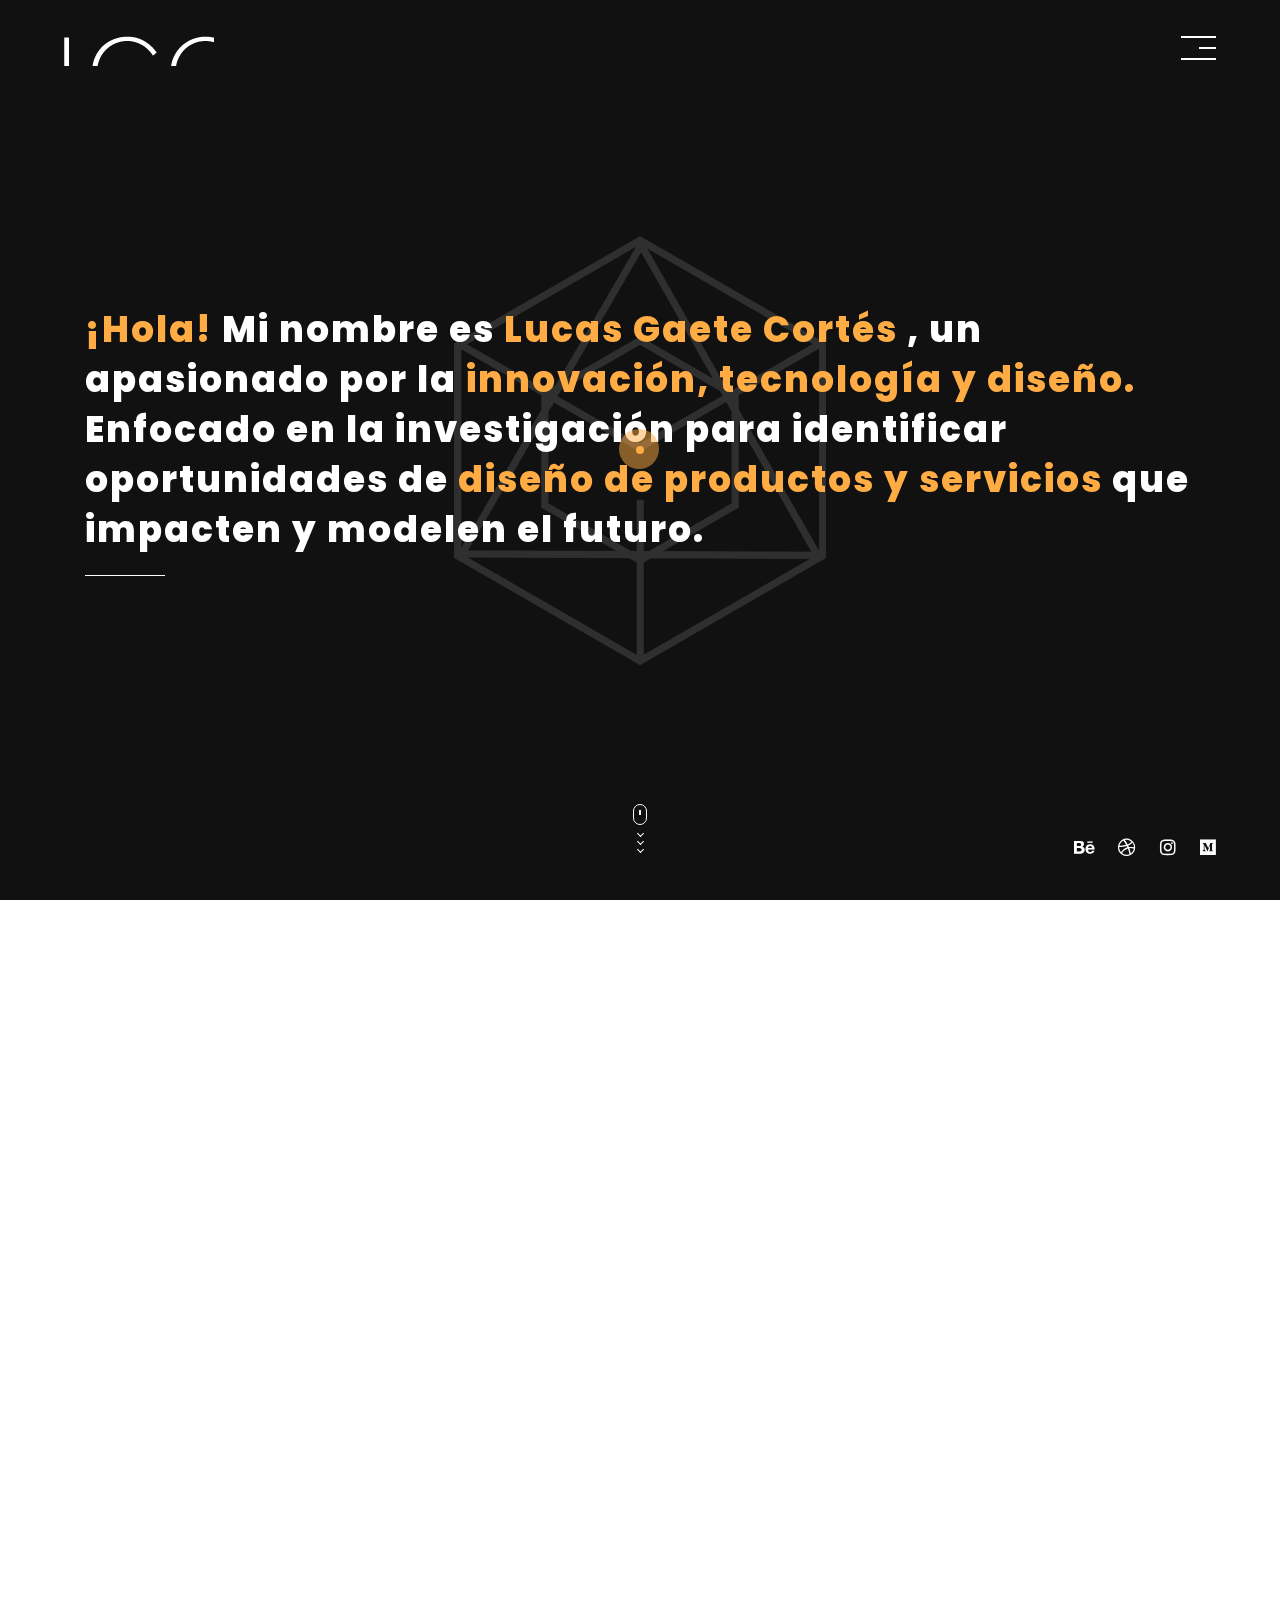
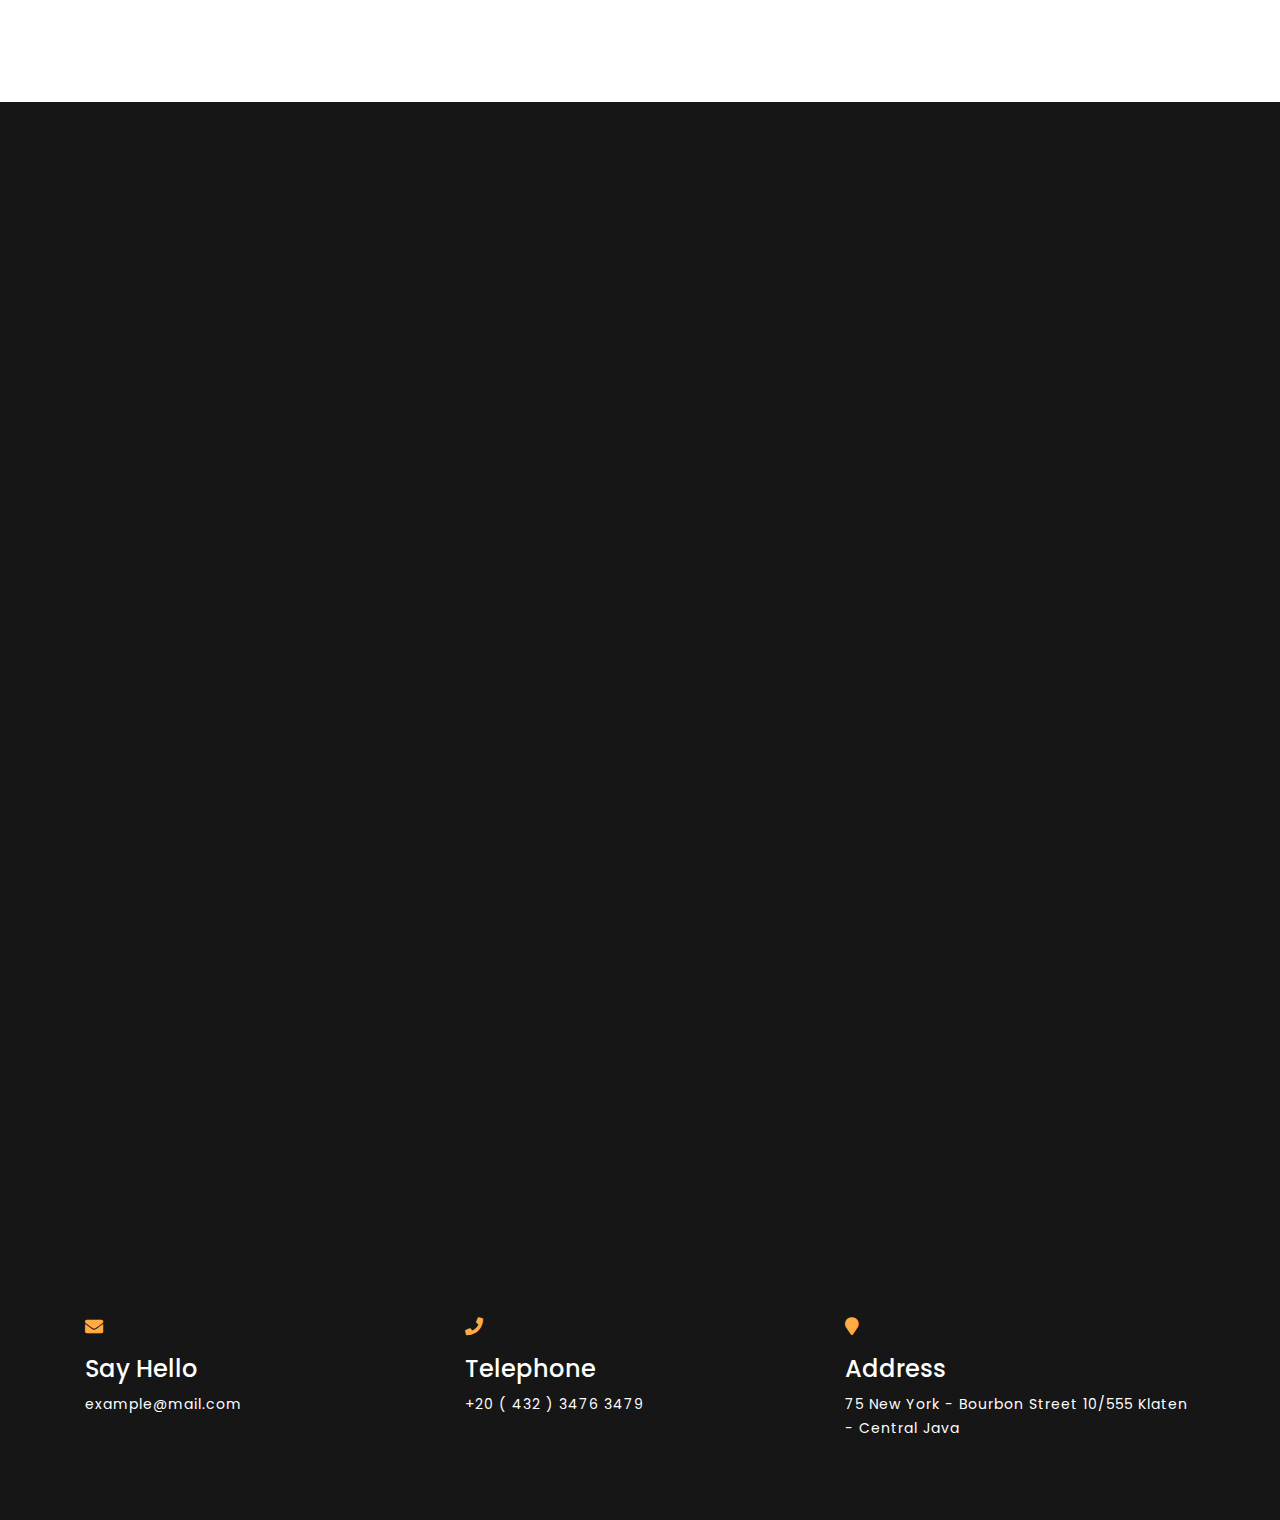
==== commit 78877d54: "agregar cv1" ====
--- a/about.html
+++ b/about.html
@@ -37,7 +37,7 @@
 					<!-- title -->
 					<div class="col-md-12">
 						<div class="title-about" data-aos-once="true" data-aos="fade-up" data-aos-delay="200">
-							<h2>WE’RE AN <span>INDEPENDENT</span>  DIGITAL AGENCY WITH A TEAM OF DESIGNERS & CREATIVE DEVELOPERS WHO <span> LOVE </span>IN CRAFTING DIGITAL EXPERIENCES</h2>
+							<h2><span>¡Hola!</span> Mi nombre es <span>Lucas Gaete Cortés</span>  , un apasionado por la <span> innovación, tecnología y diseño. </span> Enfocado en la investigación para identificar oportunidades de <span> diseño de productos y servicios </span>que impacten y modelen el futuro.  </h2>
 							<div class="dash"></div>
 						</div>
 					</div>
@@ -51,7 +51,7 @@
 			<!-- Who we are -->
 			<div class="row m-each" data-aos-once="true" data-aos="fade-up" data-aos-delay="100">
 				<div class="col-lg-4 mt-30">
-					<h3>Who we are</h3>
+					<h3>Habilidades blandas</h3>
 				</div>
 				<div class="col-lg-8 mt-30">
 					<p>We are a small, but powerful and independent team of digital project creators, truly loving our job. We start each day with new ideas, help each other grow and learn from one another. Each project needs to be perfected to the extent that allows us to support the reputation of a trusted partner and raises the bar of our ambition higher and higher.</p>
@@ -60,14 +60,14 @@
 			<!-- What we do -->
 			<div class="row m-each">
 				<div class="col-lg-4 mt-30">
-					<h3 data-aos-once="true" data-aos="fade-up" data-aos-delay="100">What we do</h3>
+					<h3 data-aos-once="true" data-aos="fade-up" data-aos-delay="100">Experiencia</h3>
 				</div>
 				<div class="col-md-6 col-lg-4  mt-30">
 					<div class="ww-content" data-aos="fade-up" data-aos-delay="200" data-aos-once="true">
 						<div class="icon hov">
 							<i class="fab fa-connectdevelop"></i>
 						</div>
-						<h5>Development</h5>
+						<h5>Experiencia laboral</h5>
 						<ul class="list-services">
 							<li>front-end</li>
 							<li>Back-end</li>
@@ -81,7 +81,7 @@
 						<div class="icon hov">
 							<i class="fab fa-connectdevelop"></i>
 						</div>
-						<h5>UI UX Design</h5>
+						<h5>Educación</h5>
 						<ul class="list-services">
 							<li>WEB DEsign</li>
 							<li>mobile</li>
--- a/css/style.css
+++ b/css/style.css
@@ -643,6 +643,9 @@
 	font-size: 16px;
 	font-weight: 400;
 	color: #feac43;
+	width: 100%;
+	transform: translate(-15%, -50%);
+
 }
 /* social media */
 
@@ -683,38 +686,38 @@
 /* Title animation */
 .spin:after {
 	content: "";
-	animation: spin 5s linear infinite;
+	animation: spin 20s linear infinite;
 }
 @keyframes spin {
 	0% {
-		content: "creative";
+		content: "creatividad";
 	}
 	10% {
-		content: "think";
+		content: "pensar";
 	}
 	20% {
-		content: "understand";
+		content: "comprender";
 	}
 	30% {
-		content: "listen";
+		content: "escuchar";
 	}
 	40% {
-		content: "focus";
+		content: "significado";
 	}
 	50% {
-		content: "fast";
+		content: "co-crear";
 	}
 	60% {
-		content: "hardwork";
+		content: "participativo";
 	}
 	70% {
-		content: "idea";
+		content: "sustentabilidad";
 	}
 	80% {
-		content: "future";
+		content: "empatía";
 	}
 	90% {
-		content: "and";
+		content: "sistémico";
 	}
 }
 
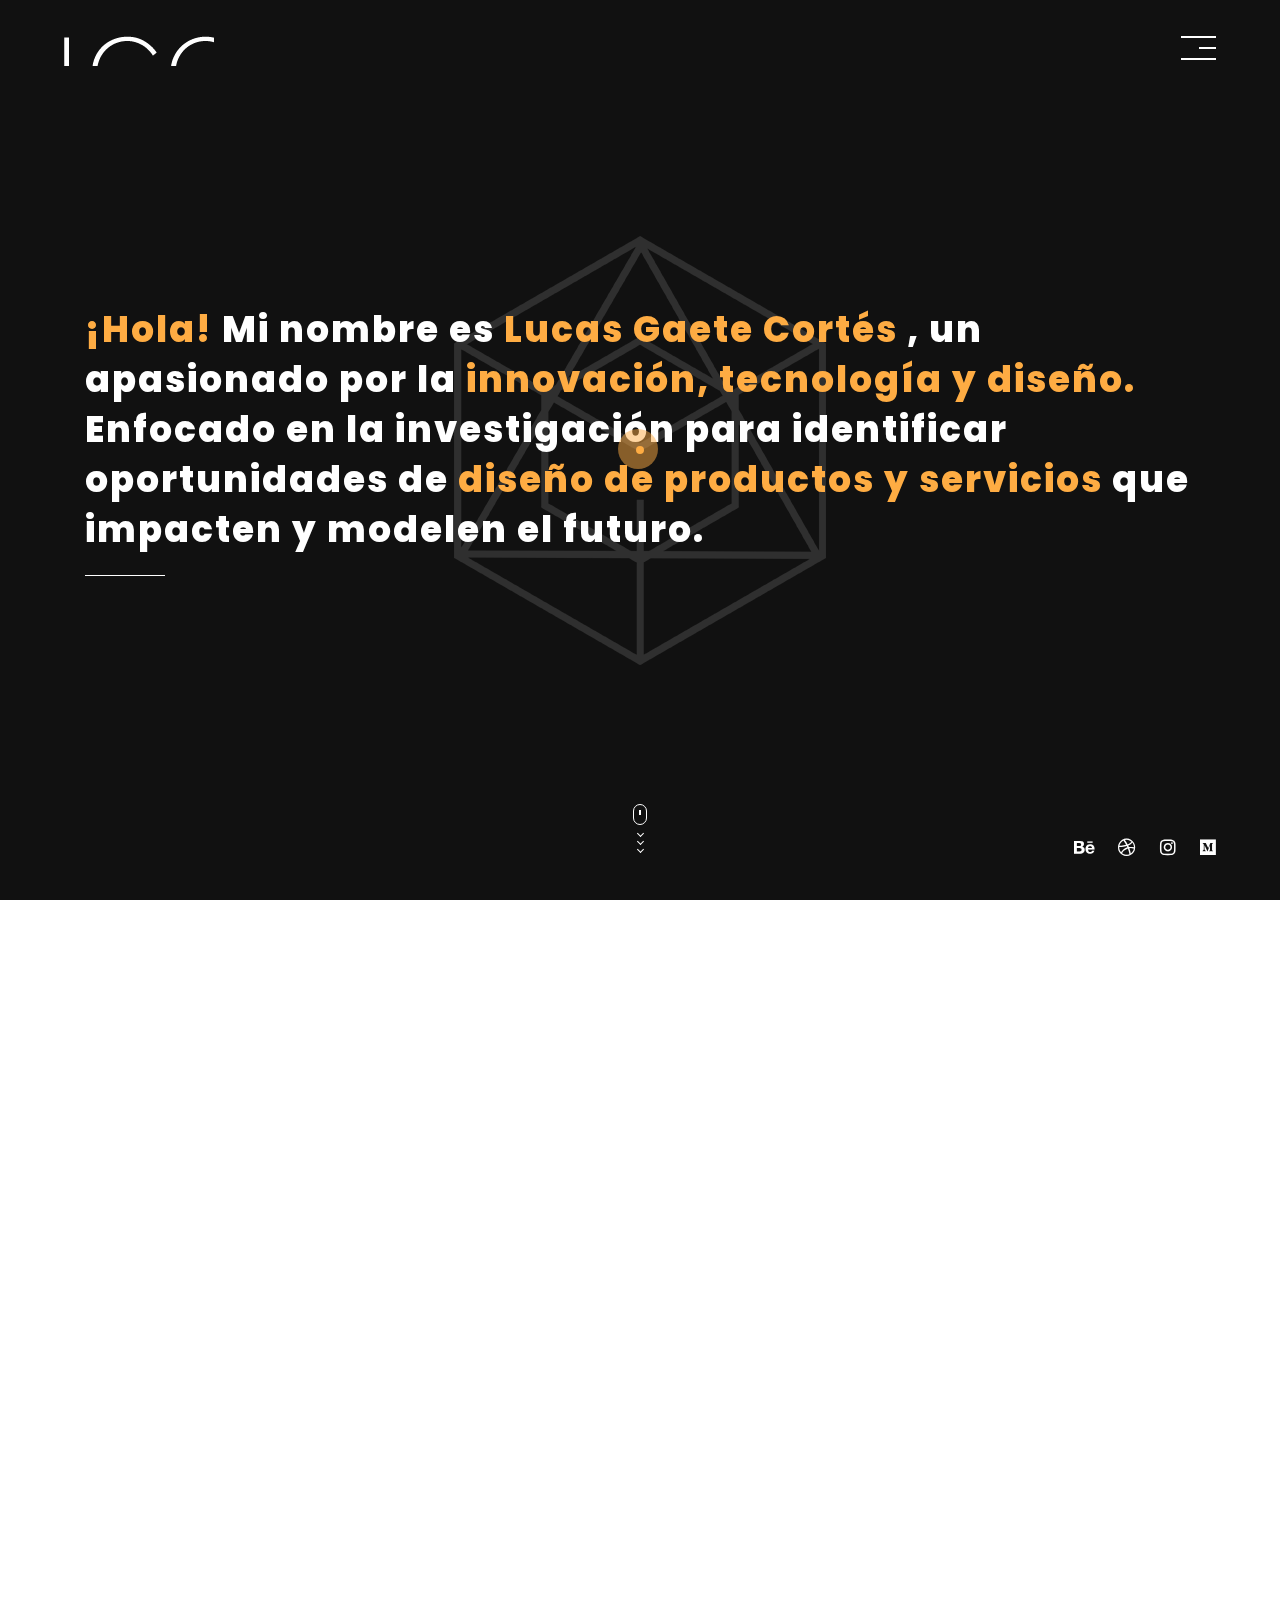
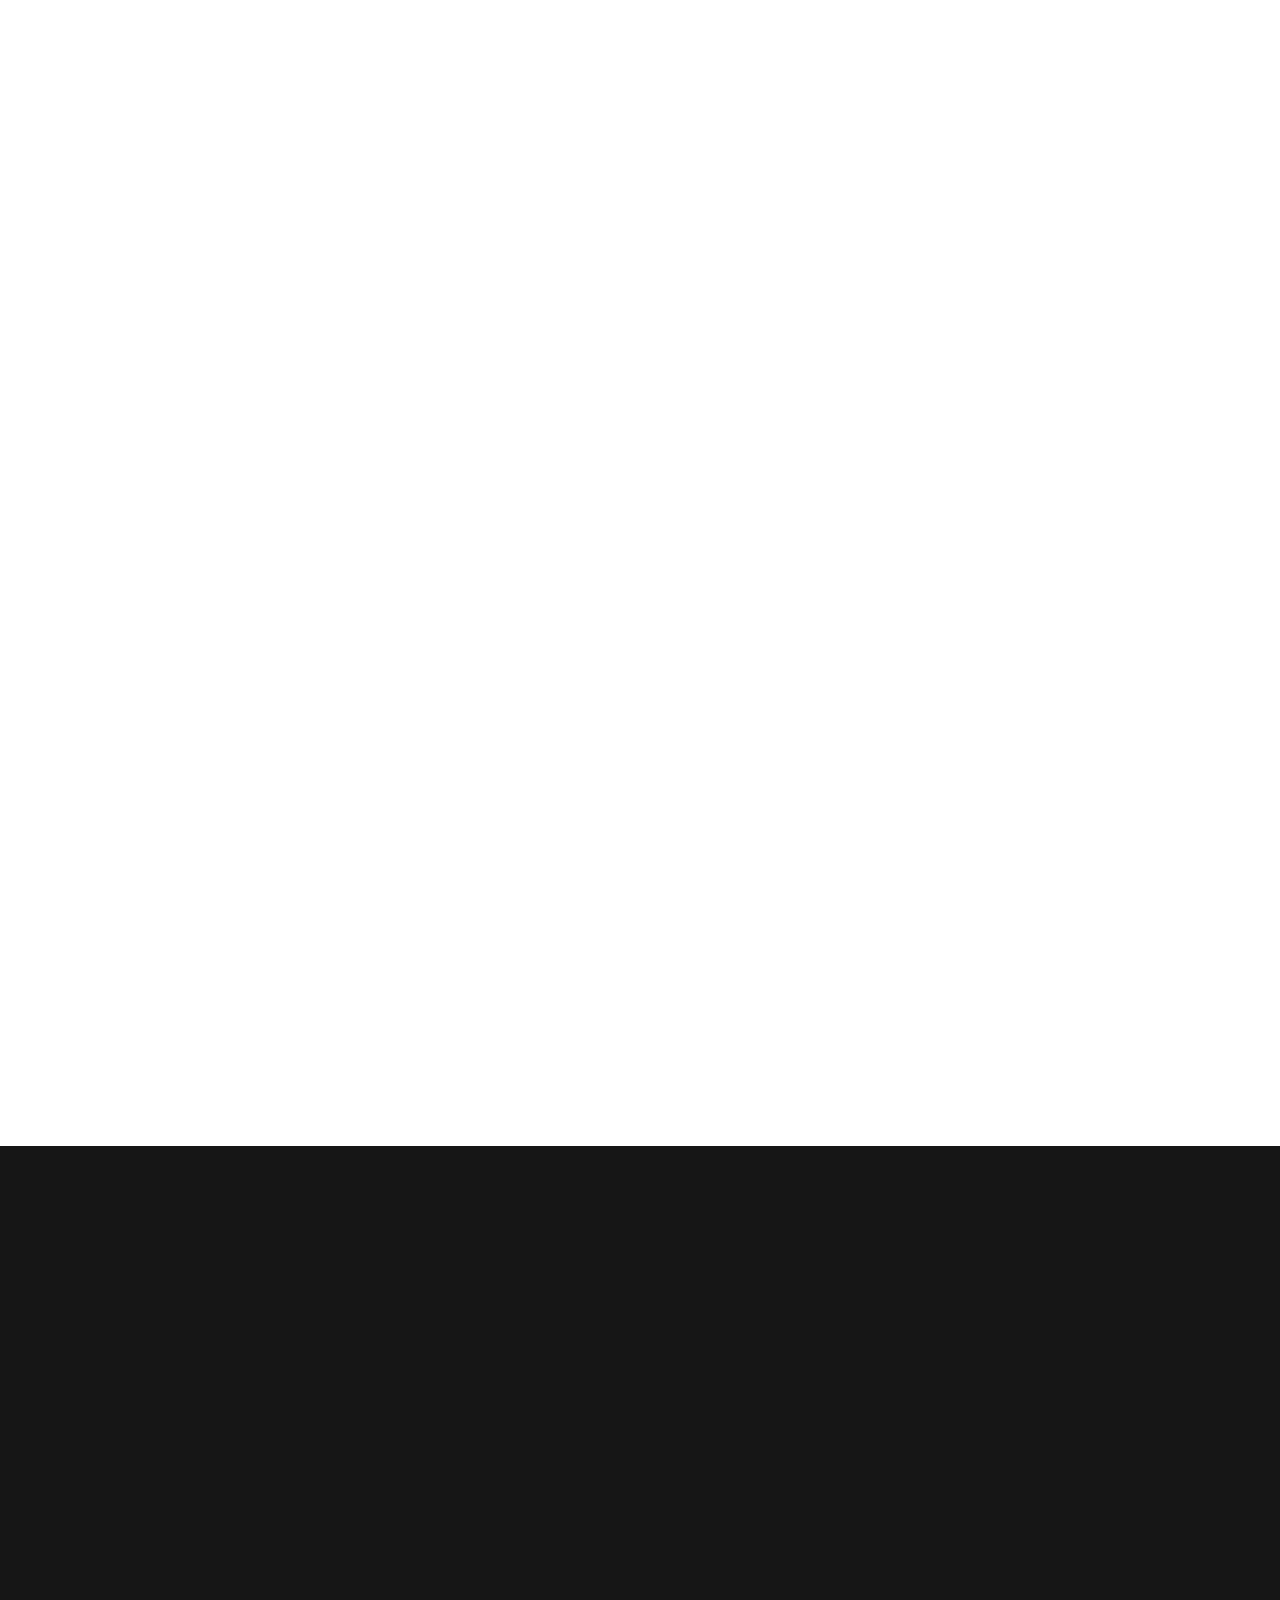
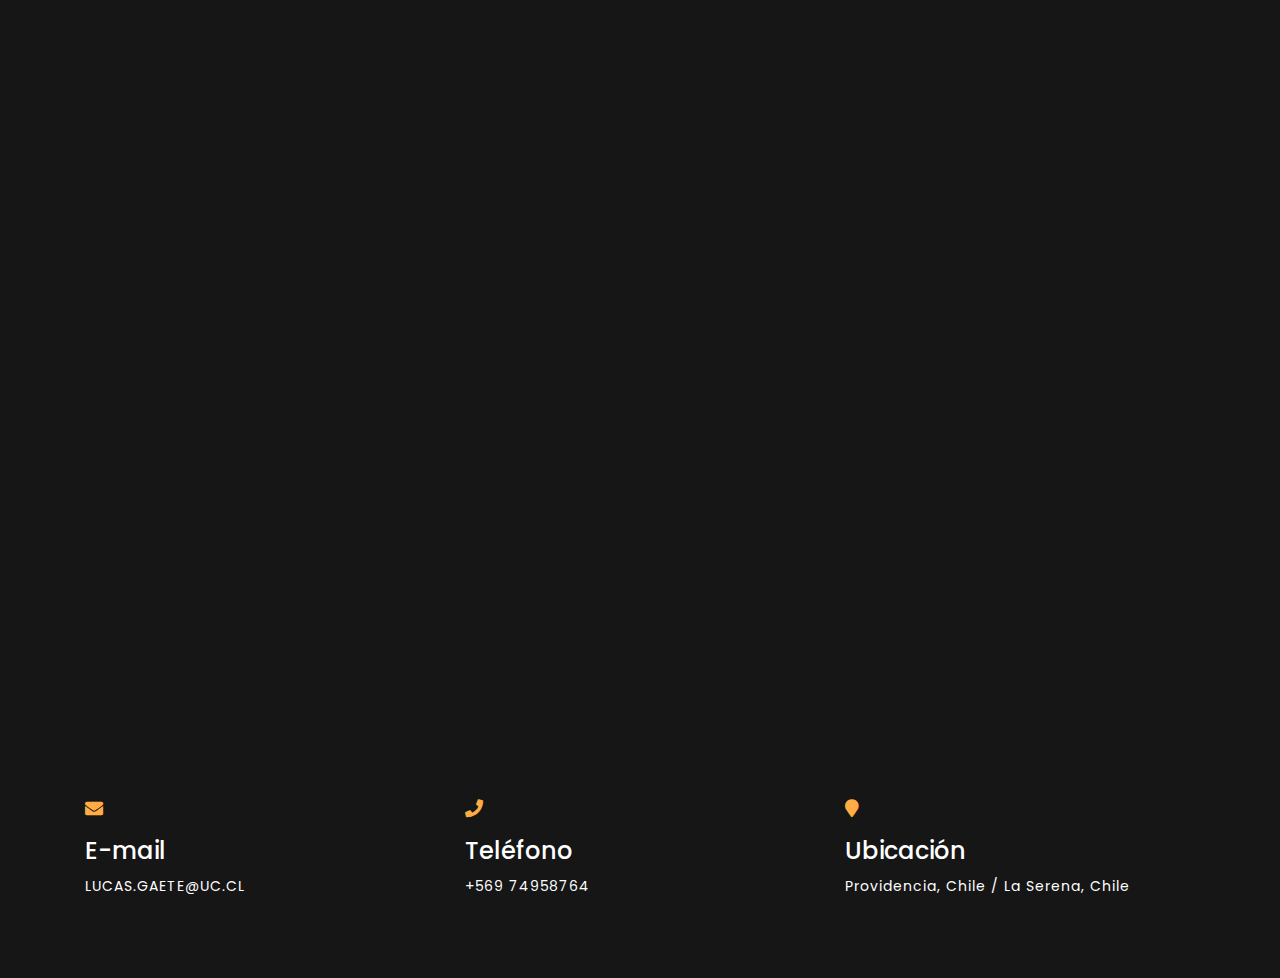
==== commit a62725cd: "cv casi listo" ====
--- a/about.html
+++ b/about.html
@@ -54,7 +54,20 @@
 					<h3>Habilidades blandas</h3>
 				</div>
 				<div class="col-lg-8 mt-30">
-					<p>We are a small, but powerful and independent team of digital project creators, truly loving our job. We start each day with new ideas, help each other grow and learn from one another. Each project needs to be perfected to the extent that allows us to support the reputation of a trusted partner and raises the bar of our ambition higher and higher.</p>
+					<p>Lucas es un trabajador en equipo,
+						colaborativo, que valora construir relaciones
+						positivas mediante comunicación efectiva y
+						empática. Puede aplicar habilidades de
+						pensamiento crítico y tomar la iniciativa para
+						sugerir ideas constructivas y buscar
+						proactivamente formas de mejorar los
+						resultados del equipo. Además, con su
+						experiencia trabajando en metodologías
+						ágiles, Lucas también tiene desarrolladas
+						habilidades de trabajo autónomo y de
+						autoaprendizaje que le permiten superar
+						desafíos y obstáculos para aportar valor al
+						equipo y a la organización.</p>
 				</div>
 			</div>
 			<!-- What we do -->
@@ -67,12 +80,44 @@
 						<div class="icon hov">
 							<i class="fab fa-connectdevelop"></i>
 						</div>
-						<h5>Experiencia laboral</h5>
+						<h4>EXPERIENCIA LABORAL</h4>
 						<ul class="list-services">
-							<li>front-end</li>
-							<li>Back-end</li>
-							<li>App Developmnet</li>
-							<li>Mobile Hybrid </li>
+							<h5>· Diseñador</h5> 
+							<h6>Impact Chile Ltda.</h6>
+							<li>(02/2022 - 03/2023)</li>
+							<li>Empresa consultora de tecnología, informática, diseño e
+								innovación. Lucas forma parte del equipo de diseño, realizando
+								trabajos en diseño de experiencias digitales: Diseño UX/UI,
+								UX Research, diseño web, <br> E-learning, branding, marketing y
+								motion graphics 2D y 3D.<br><br><br>
+				
+							</li>
+							<h5>· Profesor auxiliar</h5>
+							<h6>Escuela de Diseño UC</h6>
+							<li>(08/2022 - 03/2023)</li>
+							
+							<li>Lucas participa en la organización,
+								cátedra y evaluación del curso electivo de profundización “Manejo
+								y aplicación del color”, el cual aborda estudios integrales sobre el
+								color: historia, psicología, física y metodologías de
+								administración del color en todo tipo de proyectos de diseño.<br><br><br></li>
+
+								<h5>· Investigador</h5> 
+								<h6>Centro de Innovación UC + Entel</h6>
+								<li>(03/2022 - 06/2022)</li>
+								<li>Lucas participa en un equipo interdisciplinario en la resolución
+									del proyecto de investigación “Herramientas tecnológicas para
+									transformar el modelo educativo en Chile”, como parte del
+									programa SinLímites del Centro de Innovación UC en
+									colaboración con la empresa Entel. El proyecto se enfoca en la
+									generación de un colaboración con la empresa Entel. El proyecto
+									se enfoca en la generación de un modelo de negocios con impacto
+									social positivo en estudiantes mediante alianzas con proveedores
+									de soluciones tecnológicas e innovadoras para la educación.
+									En la presentación del pitch final, el proyecto proyecto fue
+									premiado como Mejor resolución de desafío por decisión del
+									jurado del programa.<br><br><br>
+							
 						</ul>
 					</div>                    
 				</div>
@@ -81,12 +126,27 @@
 						<div class="icon hov">
 							<i class="fab fa-connectdevelop"></i>
 						</div>
-						<h5>Educación</h5>
+						<h4>EDUCACIÓN</h4>
 						<ul class="list-services">
-							<li>WEB DEsign</li>
-							<li>mobile</li>
-							<li>rapid prototype</li>
-							<li>Platform</li>
+							<h5>· Magister en Diseño Avanzado</h5> 
+							<h6>Pontificia Universidad Católica de Chile</h6>
+							<li>(03/2023 - Actualidad)</li>
+							<li>Programa de postgrado con un enfoque importante en negocios,
+								tecnología y diseño para investigar mercados y usuarios, identificar
+								dolores y oportunidades para desarrollar soluciones integrales de
+								diseño estratégico. El programa se enfoca en metodologías de
+								diseño de servicios, gestión de proyectos relacionados con la
+								experiencia del usuario y análisis crítico del impacto que los
+								proyectos de diseño tienen en la sociedad y los ecosistemas.<br><br><br></li>
+
+								<h5>· Licenciatura en Diseño</h5> 
+								<h6>Pontificia Universidad Católica de Chile</h6>
+								<li>(03/2019 - 11/2022)</li>
+								<li>Licenciatura universitaria que cubre el diseño desde una
+									perspectiva integral, desarrollando proyectos en diseño industrial,
+									diseño de servicios, innovación social, diseño especulativo,
+									diseño de experiencia de usuario (UX/UI) y comunicación
+									multimedia con un enfoque clave en las personas y el planeta.<br><br><br>
 						</ul>
 					</div>                    
 				</div>
@@ -146,8 +206,10 @@
 				<!-- Email to -->
 				<div class="col-md-12 col-lg-8 offset-lg-2 text-center m-each">
 					<div class="email" data-aos-once="true" data-aos="fade-up" data-aos-delay="200">
-						<h2>Ready to inject style into your next project ?</h2>
-						<a id="zoom-fade" href="mailto:mailr@example.com">HELLO@EMBUN.CO</a>
+						<h2>¿Diseñamos juntos? <br>
+							Contáctame,
+						</h2>
+						<a id="zoom-fade" href="mailto:lucas.gaete@uc.cl">LUCAS.GAETE@UC.CL</a>
 					</div>
 					
 				</div>
@@ -160,21 +222,21 @@
 				<div class="row">						
 					<div class="col-md-4 mt-30">
 						<i class="fas fa-envelope"></i>
-						<h4>Say Hello</h4>                  
-						<p>example@mail.com</p>
+						<h4>E-mail</h4>                  
+						<p>LUCAS.GAETE@UC.CL</p>
 					</div>
 					<div class="col-md-4 mt-30">
 						<div class="address">
 							<i class="fas fa-phone"></i>
-							<h4>Telephone</h4>
-							<p>+20 ( 432 ) 3476 3479</p>
+							<h4>Teléfono</h4>
+							<p>+569 74958764</p>
 						</div>                        
 					</div>
 					<div class="col-md-4 mt-30">
 						<div class="address">
 							<i class="fas fa-map-marker"></i> 
-							<h4>Address</h4>
-							<p>75 New York - Bourbon Street 10/555 Klaten - Central Java</p>
+							<h4>Ubicación</h4>
+							<p>Providencia, Chile / La Serena, Chile</p>
 						</div>                        
 					</div>								    
 				</div>		
--- a/css/style.css
+++ b/css/style.css
@@ -1121,16 +1121,16 @@
 
 ul.list-services li {
     display: block;
-    text-transform: uppercase;
     color: #807b7b;
     font-size: 13px;
     font-weight: 500;
     font-style: normal;
     font-stretch: normal;
-    line-height: 2.73;
+    line-height: 1.5;
     letter-spacing: 1.1px;
     word-spacing: 2px;
     margin: 0;
+	width: auto;
 }
 ul.list-services {
     list-style: none;
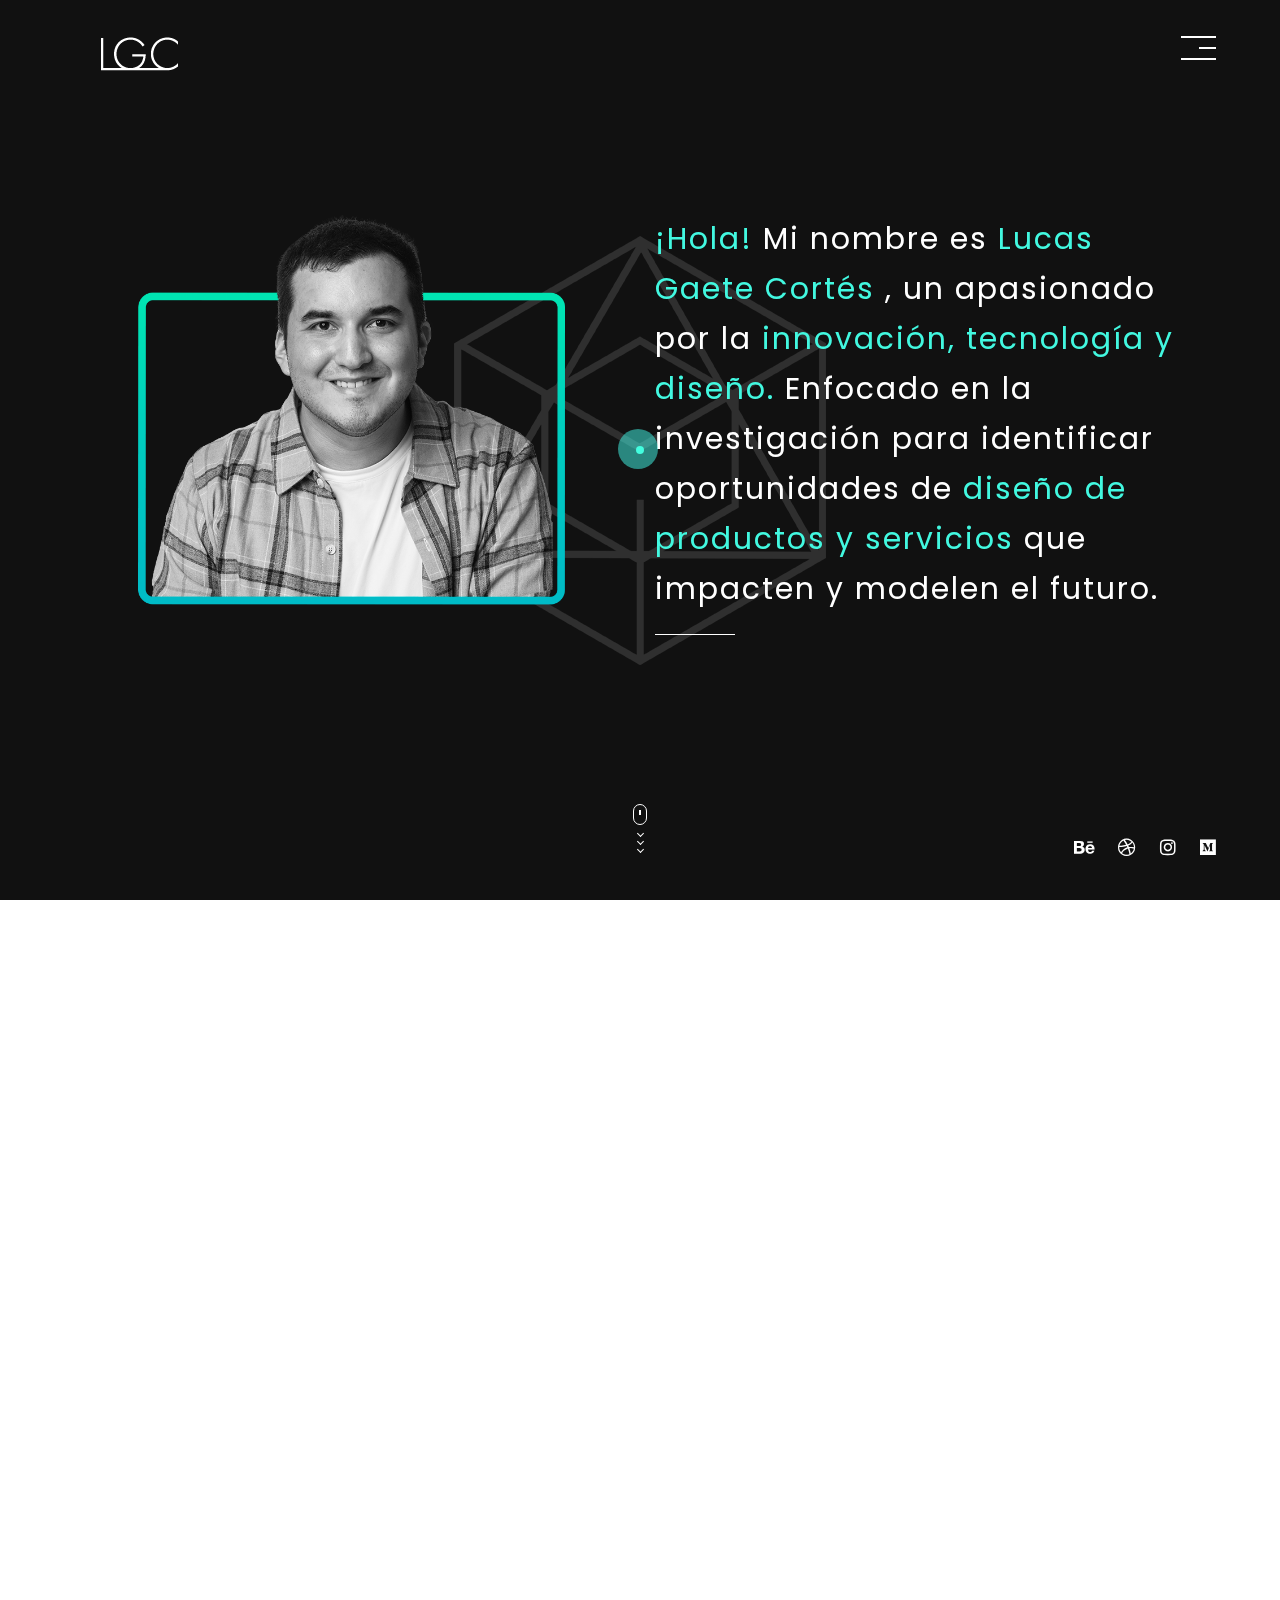
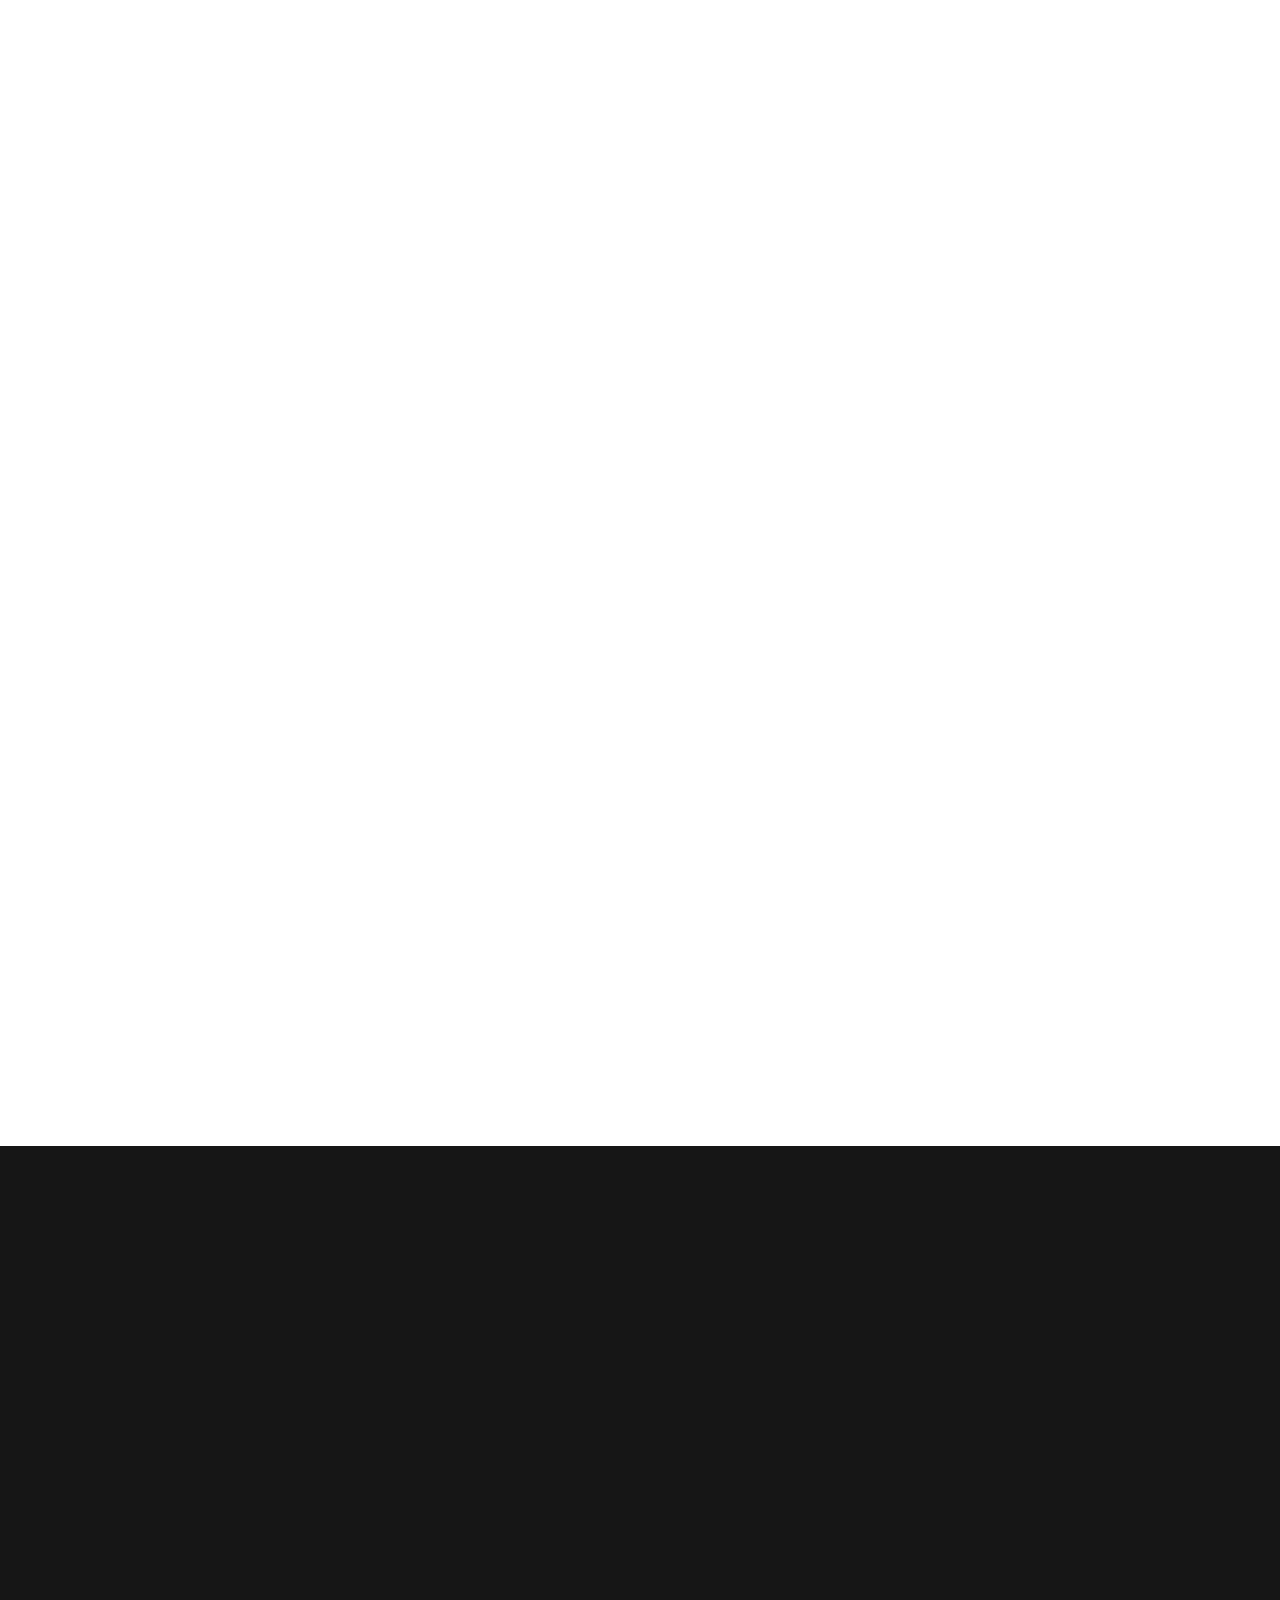
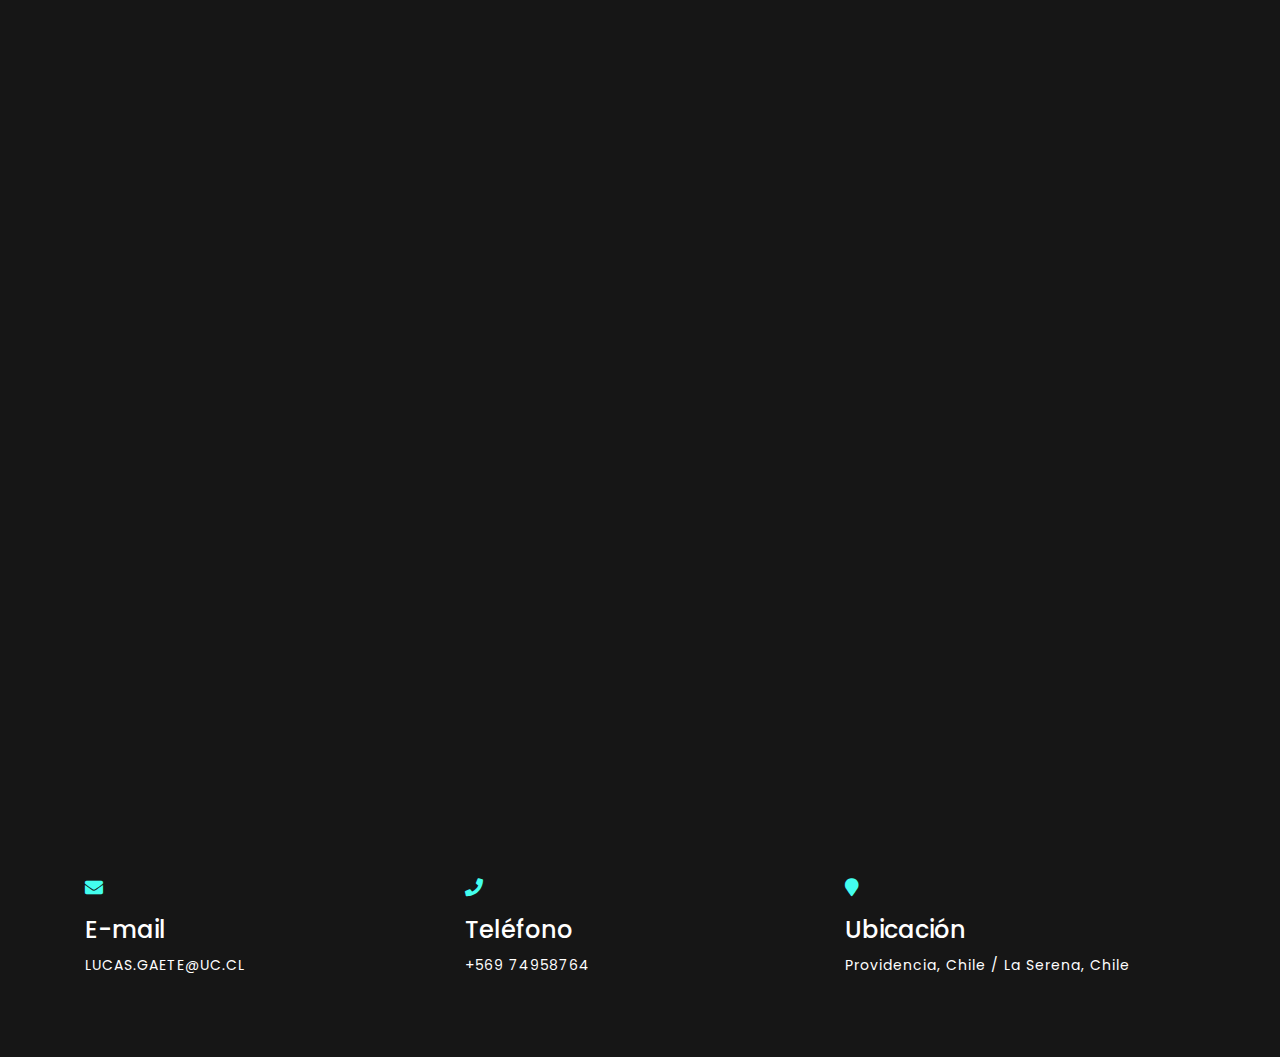
==== commit 6ad9a234: "cambio imagen" ====
--- a/about.html
+++ b/about.html
@@ -35,7 +35,11 @@
 			<div class="container">
 				<div class="row">
 					<!-- title -->
-					<div class="col-md-12">
+					<div class="col-md-6"> <!-- Columna para la imagen -->
+						<img src="img/LucasGC.png" alt="Lucas Gaete Cortés">
+
+					</div>
+					<div class="col-md-6"> <!-- Columna para el texto -->
 						<div class="title-about" data-aos-once="true" data-aos="fade-up" data-aos-delay="200">
 							<h2><span>¡Hola!</span> Mi nombre es <span>Lucas Gaete Cortés</span>  , un apasionado por la <span> innovación, tecnología y diseño. </span> Enfocado en la investigación para identificar oportunidades de <span> diseño de productos y servicios </span>que impacten y modelen el futuro.  </h2>
 							<div class="dash"></div>
--- a/css/style.css
+++ b/css/style.css
@@ -204,7 +204,7 @@
 }
 
 .btn-link:hover{
-    color: #d7a150;
+    color: #50d7d7;
     border-radius: 0;
     border: 1px solid;
     outline-color: rgba(255, 255, 255, 0);
@@ -399,12 +399,12 @@
   .cursor-dot {
     width: 8px;
     height: 8px;
-    background-color: #feac43;
+    background-color: #43fedf;
   }
   .cursor-dot-outline {
     width: 40px;
     height: 40px;
-    background-color: rgba(254, 172, 67, 0.5);
+    background-color: rgba(67, 254, 238, 0.5);
   }
 
 
@@ -427,6 +427,8 @@
 	background-repeat: no-repeat;
     background-origin: border-box;
     background-attachment: fixed;
+	background-size: cover;
+	background-position: center;
 	position: absolute;
 	width: 100%;
 	height: 100%;
@@ -447,9 +449,10 @@
 	width: 100%;
 	position: relative;
 	overflow: hidden;
-	background-color: #161616;
-    background-image: url('../img/home-bg.jpg');
-	background-repeat: no-repeat;
+	background-color: #16161600;
+    background-image: url('../img/home-bg.png');
+	background-repeat: no-repeat;
+	background-size: cover;
 }
 .inner-page.\personal{
 	background: none;
@@ -594,7 +597,7 @@
 	position: fixed;
     top: 4%;
     width: 150px;
-    height: 30px;
+    height: 35px;
     background: url('../img/logo.png');
 	left: 5%;
     z-index: 99;
@@ -642,7 +645,7 @@
 	letter-spacing: 2px;
 	font-size: 16px;
 	font-weight: 400;
-	color: #feac43;
+	color: #43fefe;
 	width: 100%;
 	transform: translate(-15%, -50%);
 
@@ -690,10 +693,10 @@
 }
 @keyframes spin {
 	0% {
-		content: "creatividad";
+		content: "comunicar";
 	}
 	10% {
-		content: "pensar";
+		content: "observar";
 	}
 	20% {
 		content: "comprender";
@@ -905,11 +908,11 @@
 	margin-top: -60px;
 	font-size: 40px;
 	font-weight: 900;
-	color: #d7a150;
+	color: #50d7d7;
 	text-decoration: none;
 	-webkit-background-clip: text;
 	-webkit-text-fill-color: transparent;
-	background-image: linear-gradient(to right, #feac43, #feac43 50%, #fff 50%);
+	background-image: linear-gradient(to right, #43fee5, #43fee5 50%, #fff 50%);
 	background-size: 200% 100%;
 	background-position: 100%;
 	-webkit-transition: all 0.3s cubic-bezier(0, 0, 0.23, 1);
@@ -1090,13 +1093,13 @@
   }
 
   .title-about h2{
-	  font-weight: 800;
-	  font-size: 36px;
+	  font-weight: 400;
+	  font-size: 30px;
 	  line-height: 50px;
 	  letter-spacing: 2px;
   }
   .title-about h2 span {
-	  color: #feac43;
+	  color: #42f8e0;
   }
 
   .about .table {
@@ -1121,7 +1124,7 @@
 
 ul.list-services li {
     display: block;
-    color: #807b7b;
+    color: #acb8b7;
     font-size: 13px;
     font-weight: 500;
     font-style: normal;
@@ -1150,7 +1153,7 @@
 	text-align: left;
 }
 .ww-content:hover{
-    background: #feac43;
+    background: #013c41;
     border-bottom: 3px solid #111111;
 }
 .icon {
@@ -1201,5 +1204,21 @@
 .footer i.fas {
     margin: 20px 0;
 	font-size: 18px;
-	color: #feac43;
-}
+	color: #43feee;
+}
+.col-md-6 {
+	display: flex;
+	align-items: top;
+	height: min-content;
+  }
+  
+  img {
+	width: 100%;
+	max-width: 800px; /* Ajusta el ancho máximo de la imagen según tus necesidades */
+	margin-right: 20px; /* Ajusta el margen derecho de la imagen según tus necesidades */
+  margin-bottom: 55px;
+}
+  
+  h2 {
+	text-align: left; /* Alinea el texto a la derecha */
+  }--- a/css/responsive.css
+++ b/css/responsive.css
@@ -152,13 +152,15 @@
        ============================== */
 
     .title-about h2{
-        font-weight: 800;
-        font-size: 20px;
-        line-height: 36px;
+        font-weight: 400;
+        font-size: 30px;
+        line-height: 30px;
         letter-spacing: 1px;
+        padding-left: 30px;
+        padding-right: 20px;
     }
     .about .bg-white, .about .bg-main {
-        padding: 30px 0;
+        padding-left: 30px 0;
     }
     .about h2 {
         font-size: 18px;
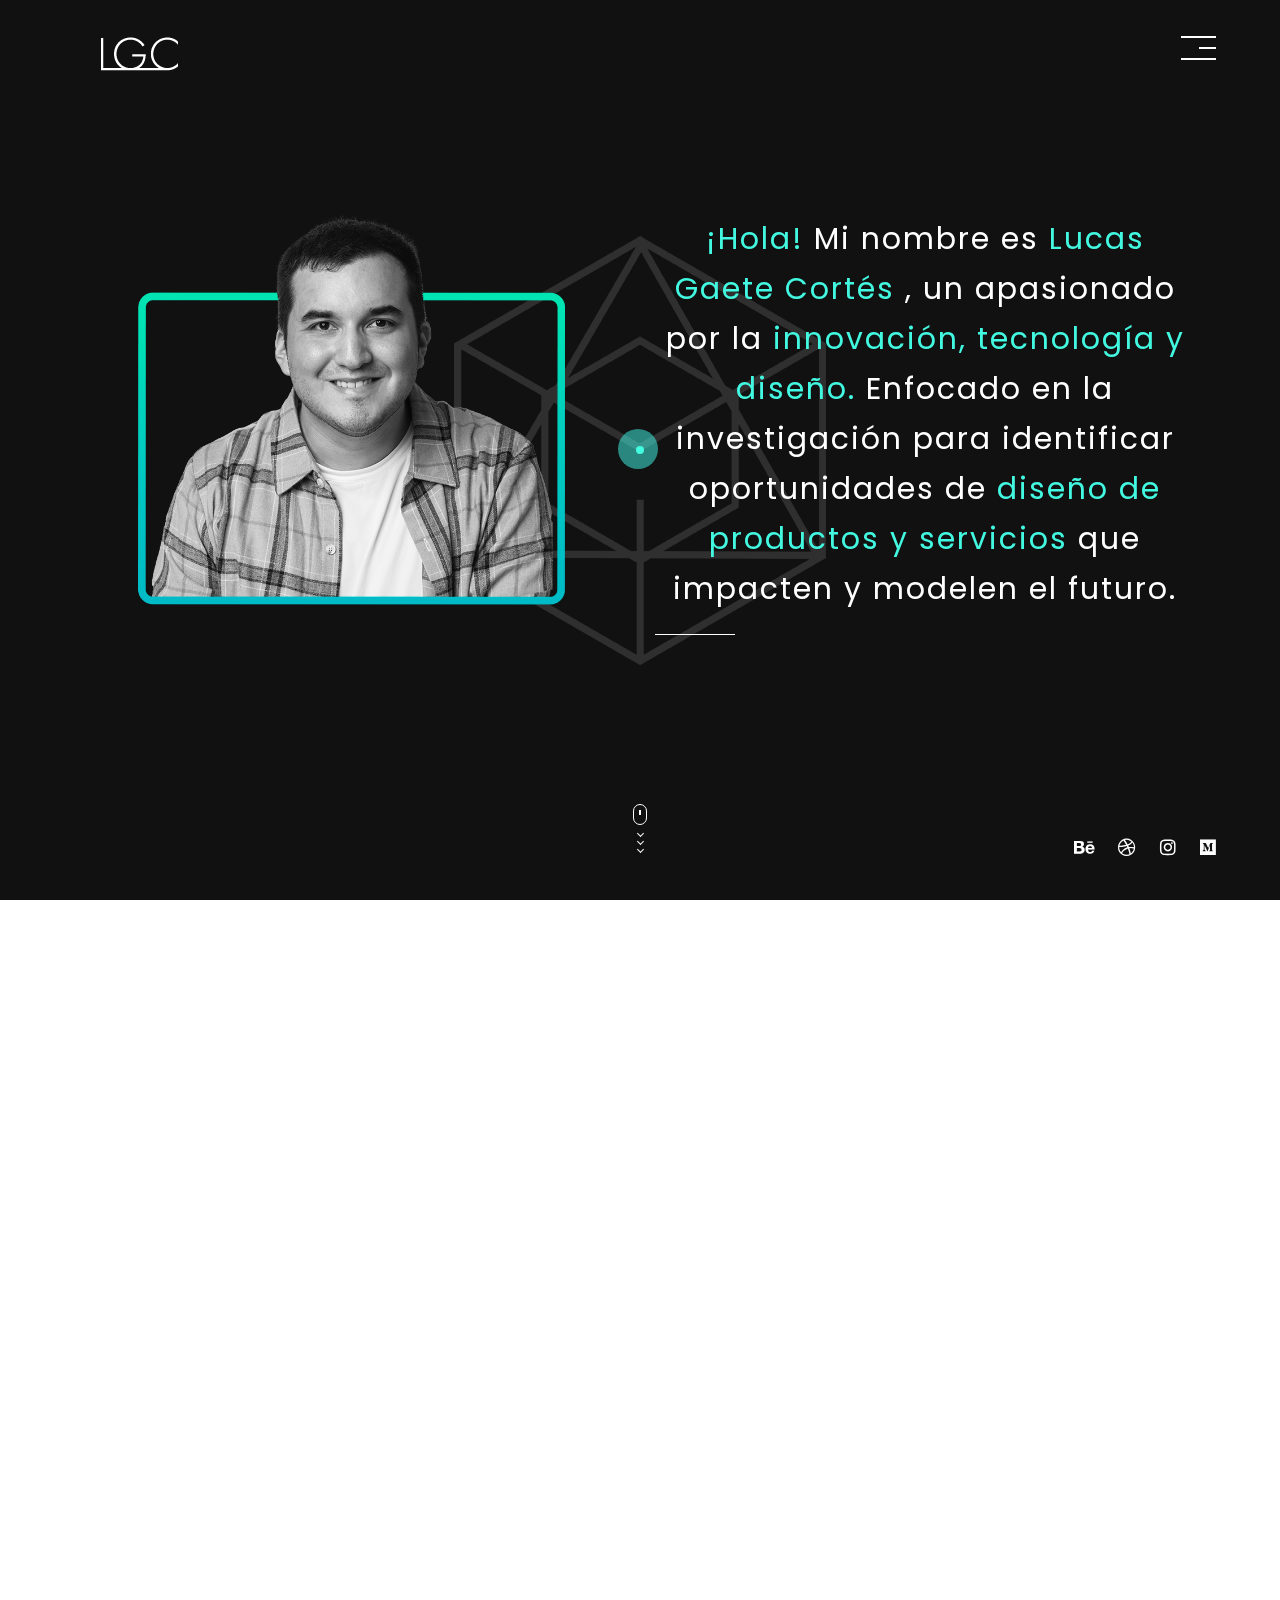
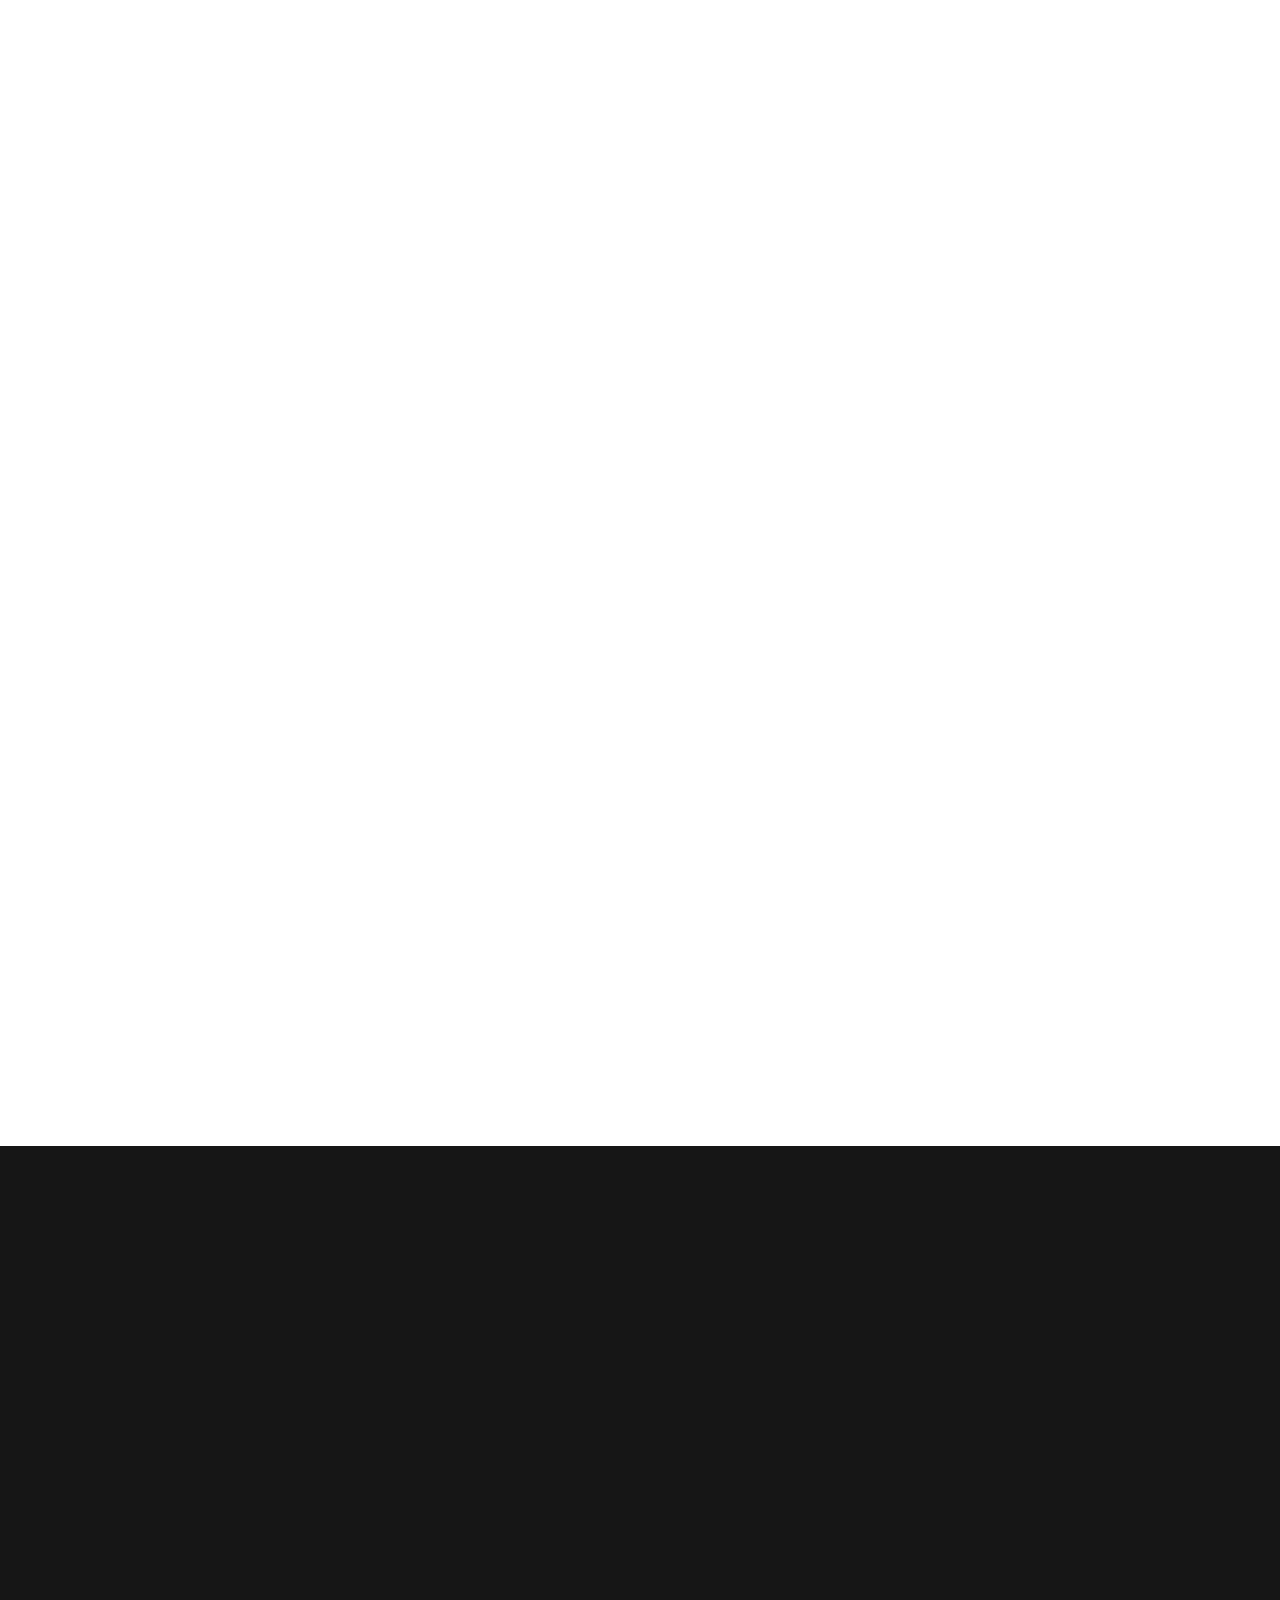
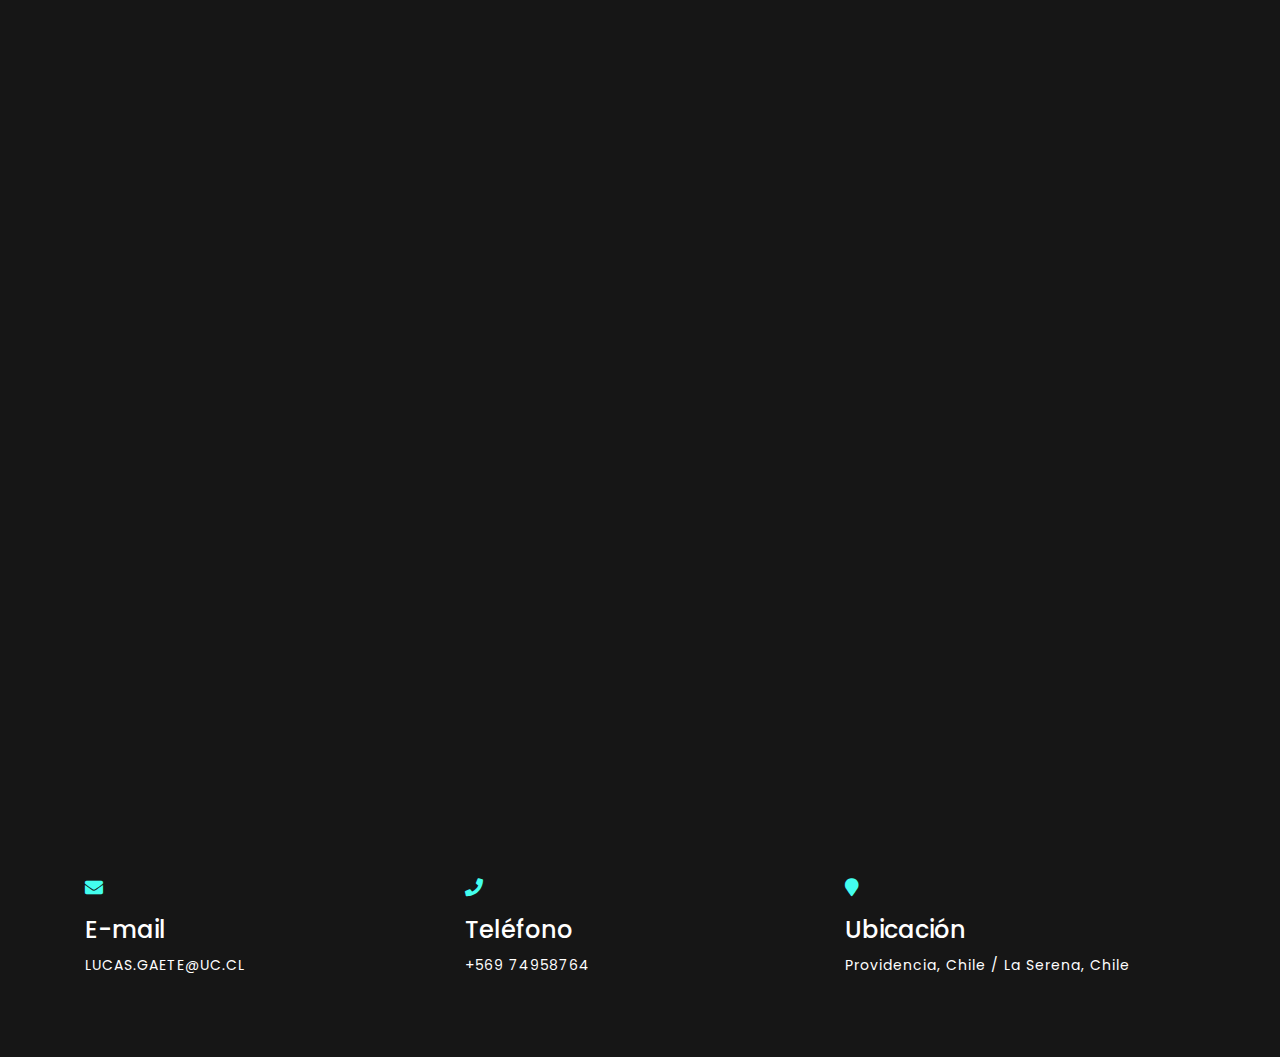
==== commit 78046e31: "no funciona texto izquierda" ====
--- a/about.html
+++ b/about.html
@@ -205,19 +205,20 @@
 					<div class="client" data-aos-once="true" data-aos="fade-up" data-aos-delay="400">
 						<img src="img/about/client-3.png" alt="1">
 					</div>				
-				</div>
-
-				<!-- Email to -->
-				<div class="col-md-12 col-lg-8 offset-lg-2 text-center m-each">
-					<div class="email" data-aos-once="true" data-aos="fade-up" data-aos-delay="200">
-						<h2>¿Diseñamos juntos? <br>
-							Contáctame,
-						</h2>
-						<a id="zoom-fade" href="mailto:lucas.gaete@uc.cl">LUCAS.GAETE@UC.CL</a>
-					</div>
-					
-				</div>
-			</div>
+				
+			</div>
+		</div>
+
+		<!-- Email to -->
+		<div class="col-md-12 col-lg-8 offset-lg-2 text-center m-each">
+			<div class="email" data-aos-once="true" data-aos="fade-up" data-aos-delay="200">
+				<h2>¿Diseñamos juntos? <br>
+					Contáctame,
+				</h2>
+				<a id="zoom-fade" href="mailto:lucas.gaete@uc.cl">LUCAS.GAETE@UC.CL</a>
+			</div>
+			
+		</div>
 		</div>
 
 		<!-- Address -->
@@ -257,7 +258,8 @@
 
 	<!-- logo mobile -->
 	<div class="m-logo animated fadeInDown">
-		<a href="index.html"><img src="img/mobile-logo.png" alt="m-logo"></a>
+		<a href="index.html"><img src="img/
+		le-logo.png" alt="m-logo"></a>
 	</div>
 	
 	<!-- mobile navbar -->
--- a/css/style.css
+++ b/css/style.css
@@ -1220,5 +1220,7 @@
 }
   
   h2 {
-	text-align: left; /* Alinea el texto a la derecha */
-  }+	text-align: center; /* Alinea el texto a la derecha */
+  }
+  .col-md-6 .title-about h2.align-left { 
+	text-align: left !important;
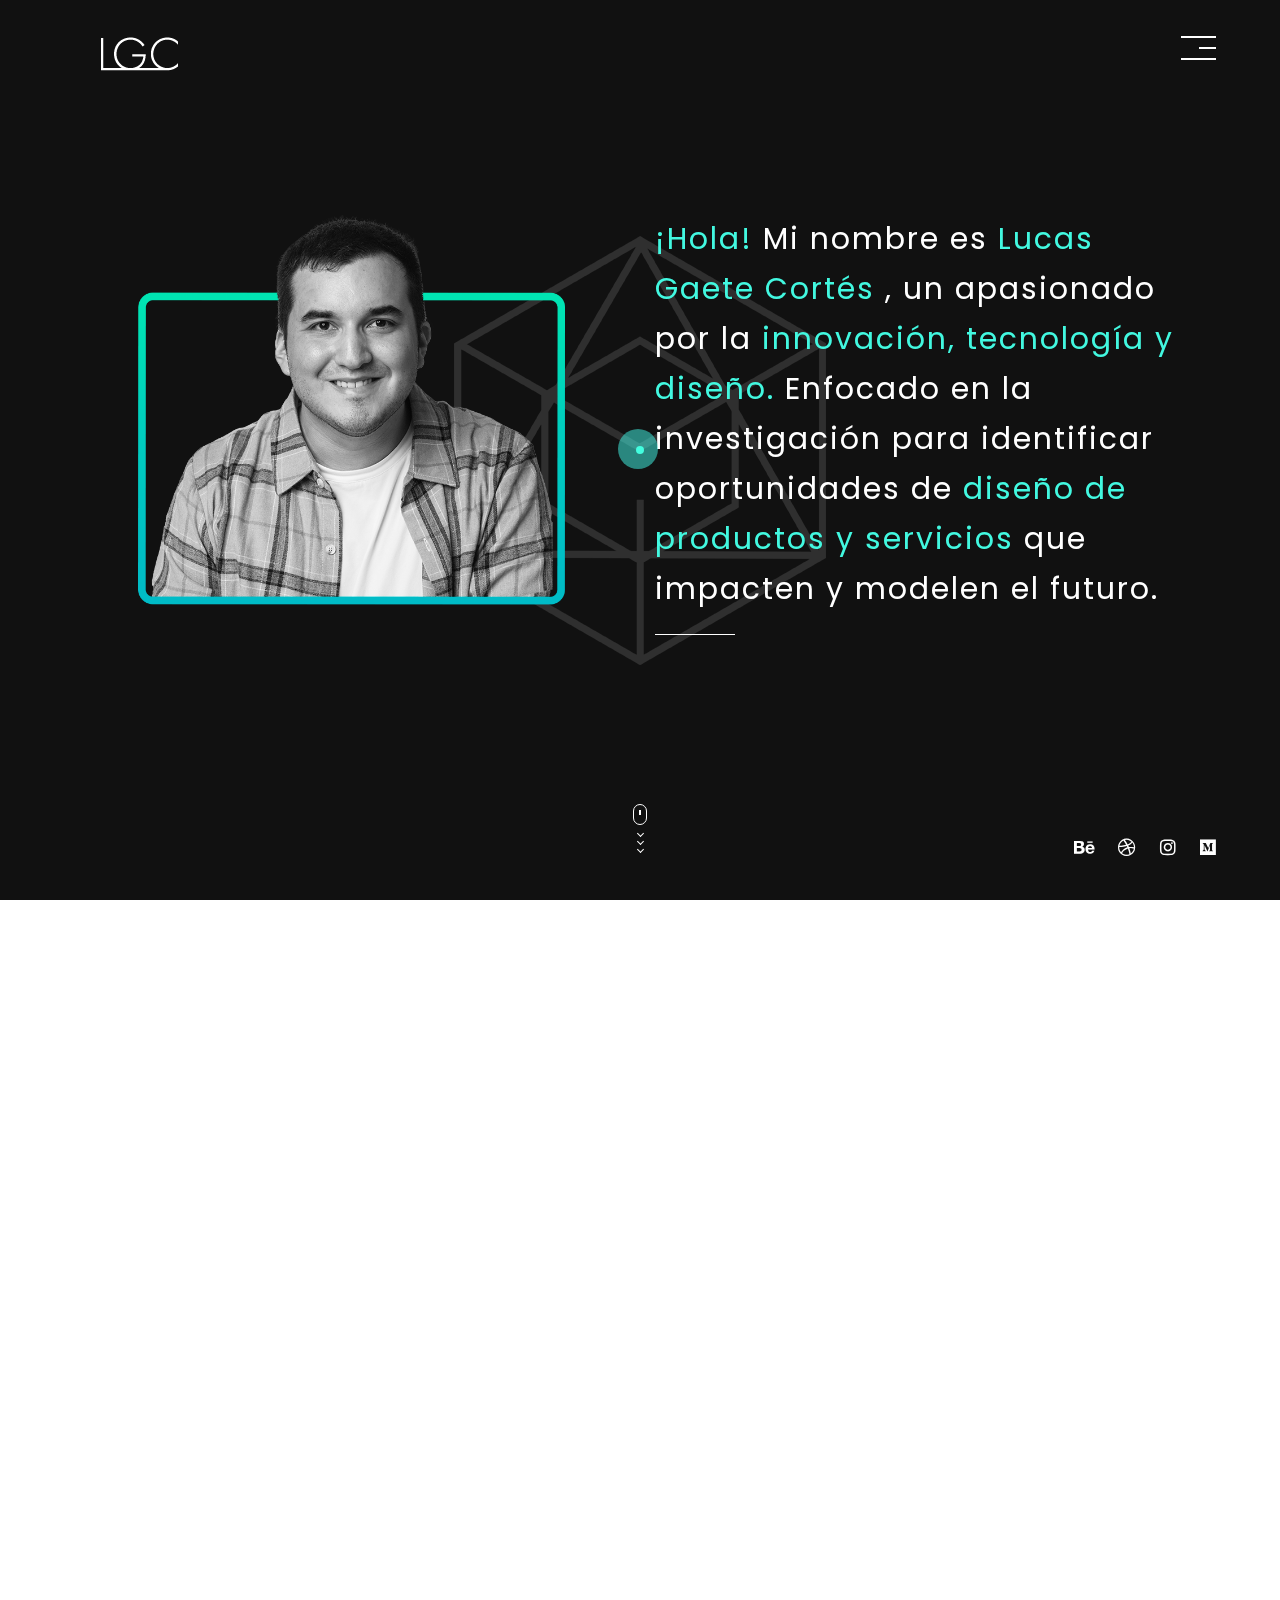
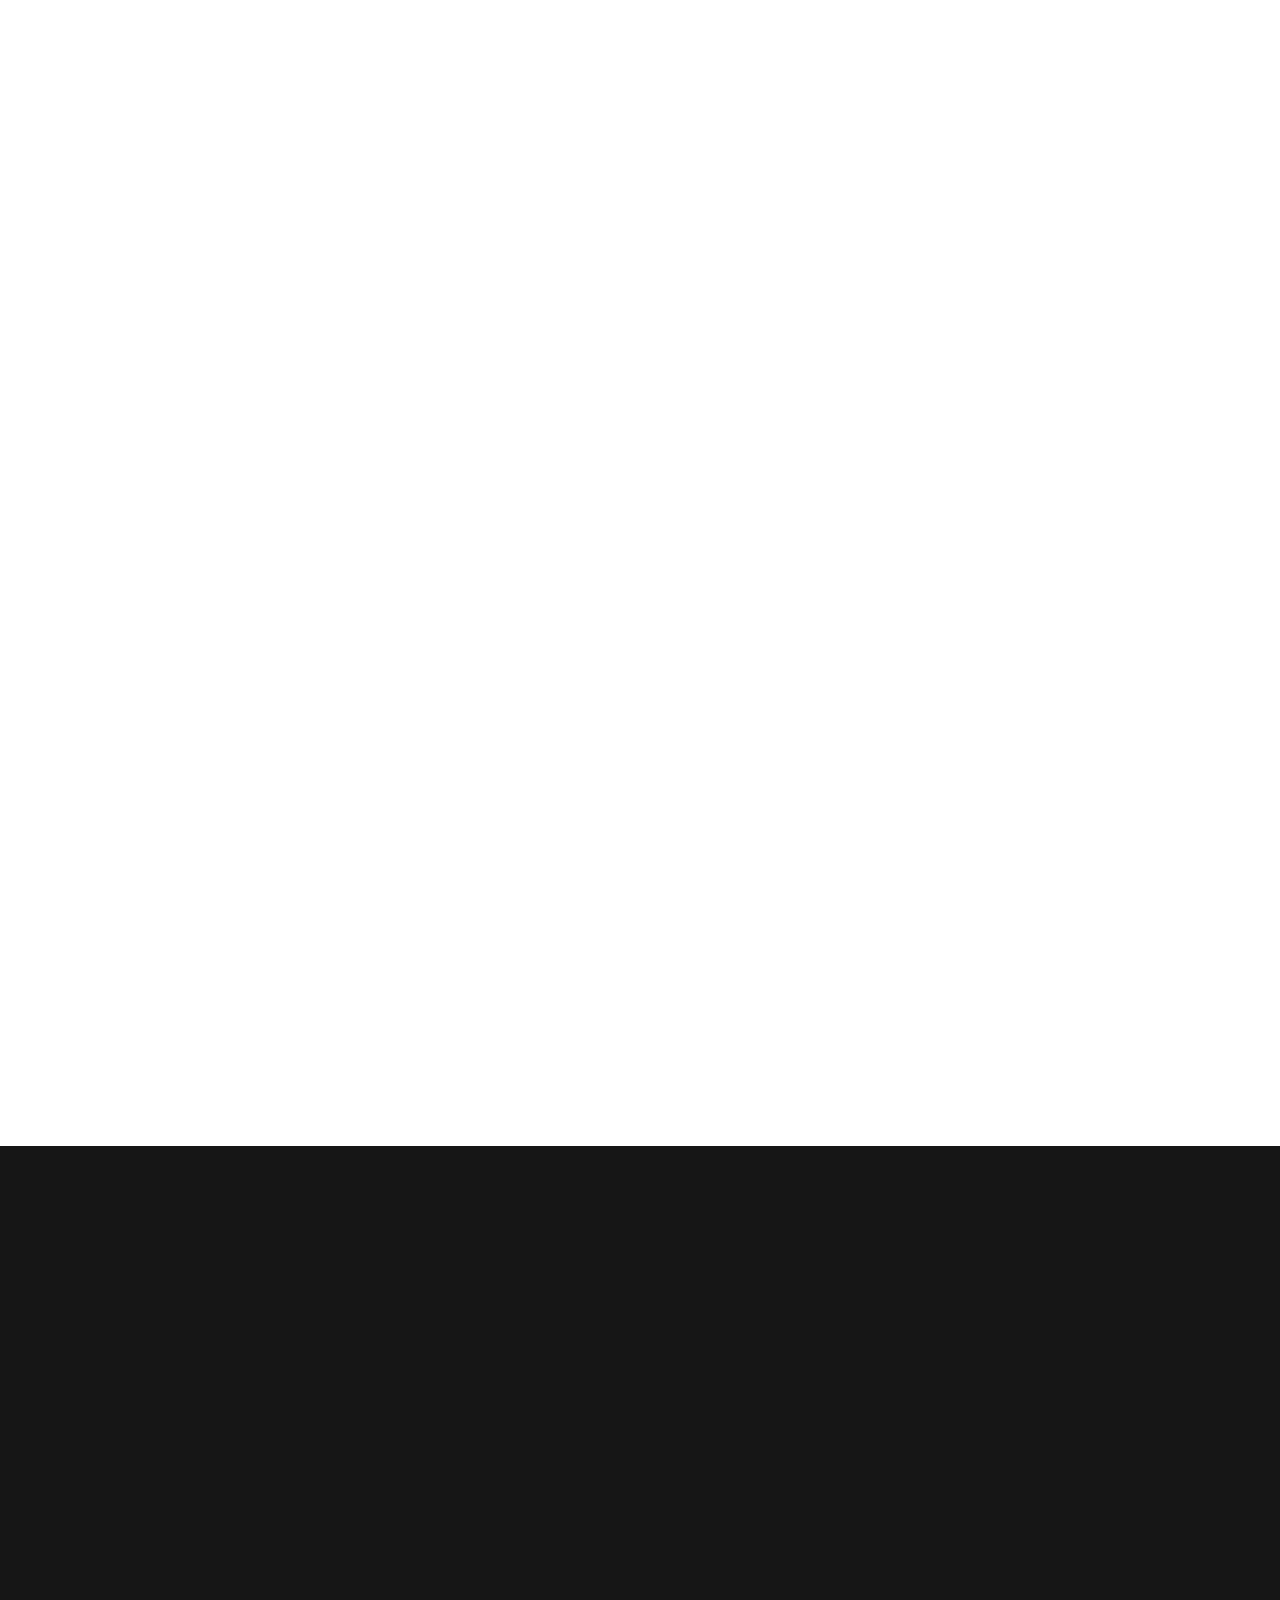
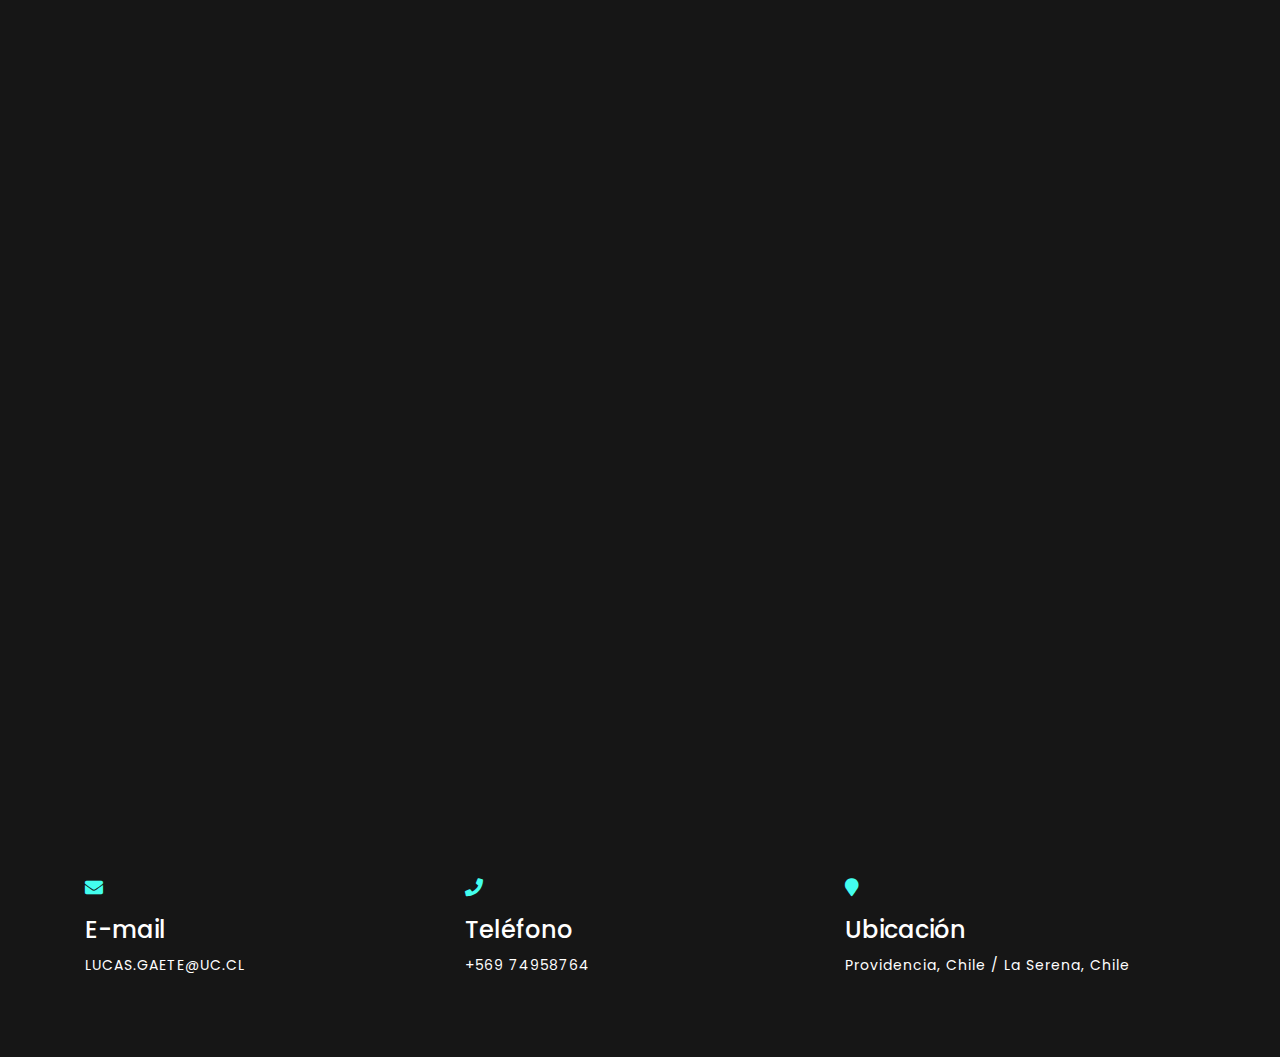
==== commit fbdff58a: "ahora si funciono" ====
--- a/about.html
+++ b/about.html
@@ -41,7 +41,7 @@
 					</div>
 					<div class="col-md-6"> <!-- Columna para el texto -->
 						<div class="title-about" data-aos-once="true" data-aos="fade-up" data-aos-delay="200">
-							<h2><span>¡Hola!</span> Mi nombre es <span>Lucas Gaete Cortés</span>  , un apasionado por la <span> innovación, tecnología y diseño. </span> Enfocado en la investigación para identificar oportunidades de <span> diseño de productos y servicios </span>que impacten y modelen el futuro.  </h2>
+							<h2 class="align-left"> <span>¡Hola!</span> Mi nombre es <span>Lucas Gaete Cortés</span>  , un apasionado por la <span> innovación, tecnología y diseño. </span> Enfocado en la investigación para identificar oportunidades de <span> diseño de productos y servicios </span>que impacten y modelen el futuro.  </h2>
 							<div class="dash"></div>
 						</div>
 					</div>
@@ -205,26 +205,26 @@
 					<div class="client" data-aos-once="true" data-aos="fade-up" data-aos-delay="400">
 						<img src="img/about/client-3.png" alt="1">
 					</div>				
-				
-			</div>
-		</div>
-
-		<!-- Email to -->
-		<div class="col-md-12 col-lg-8 offset-lg-2 text-center m-each">
-			<div class="email" data-aos-once="true" data-aos="fade-up" data-aos-delay="200">
-				<h2>¿Diseñamos juntos? <br>
-					Contáctame,
-				</h2>
-				<a id="zoom-fade" href="mailto:lucas.gaete@uc.cl">LUCAS.GAETE@UC.CL</a>
-			</div>
-			
-		</div>
+				</div>
+
+				<!-- Email to -->
+				<div class="col-md-12 col-lg-8 offset-lg-2 text-center m-each">
+					<div class="email" data-aos-once="true" data-aos="fade-up" data-aos-delay="200">
+						<h2 style="text-align: center;">¿Diseñamos juntos? <br>
+							Contáctame,
+						</h2>
+						<a id="zoom-fade" href="mailto:lucas.gaete@uc.cl">LUCAS.GAETE@UC.CL</a>
+					</div>
+					
+				</div>
+			</div>
 		</div>
 
 		<!-- Address -->
 		<div class="footer">
 			<div class="container">        
-				<div class="row">						
+				<div class="row" style="align-items: center;">	
+									
 					<div class="col-md-4 mt-30">
 						<i class="fas fa-envelope"></i>
 						<h4>E-mail</h4>                  
--- a/css/style.css
+++ b/css/style.css
@@ -1205,6 +1205,7 @@
     margin: 20px 0;
 	font-size: 18px;
 	color: #43feee;
+	align-items: center;
 }
 .col-md-6 {
 	display: flex;
@@ -1219,8 +1220,12 @@
   margin-bottom: 55px;
 }
   
-  h2 {
-	text-align: center; /* Alinea el texto a la derecha */
+  h2:not(.align-left) {
+	text-align: left; /* Alinea el texto a la derecha */
   }
   .col-md-6 .title-about h2.align-left { 
-	text-align: left !important;
+	text-align: left;
+}
+.col-md-6 .title-about h2.align-center { 
+	text-align: center;
+}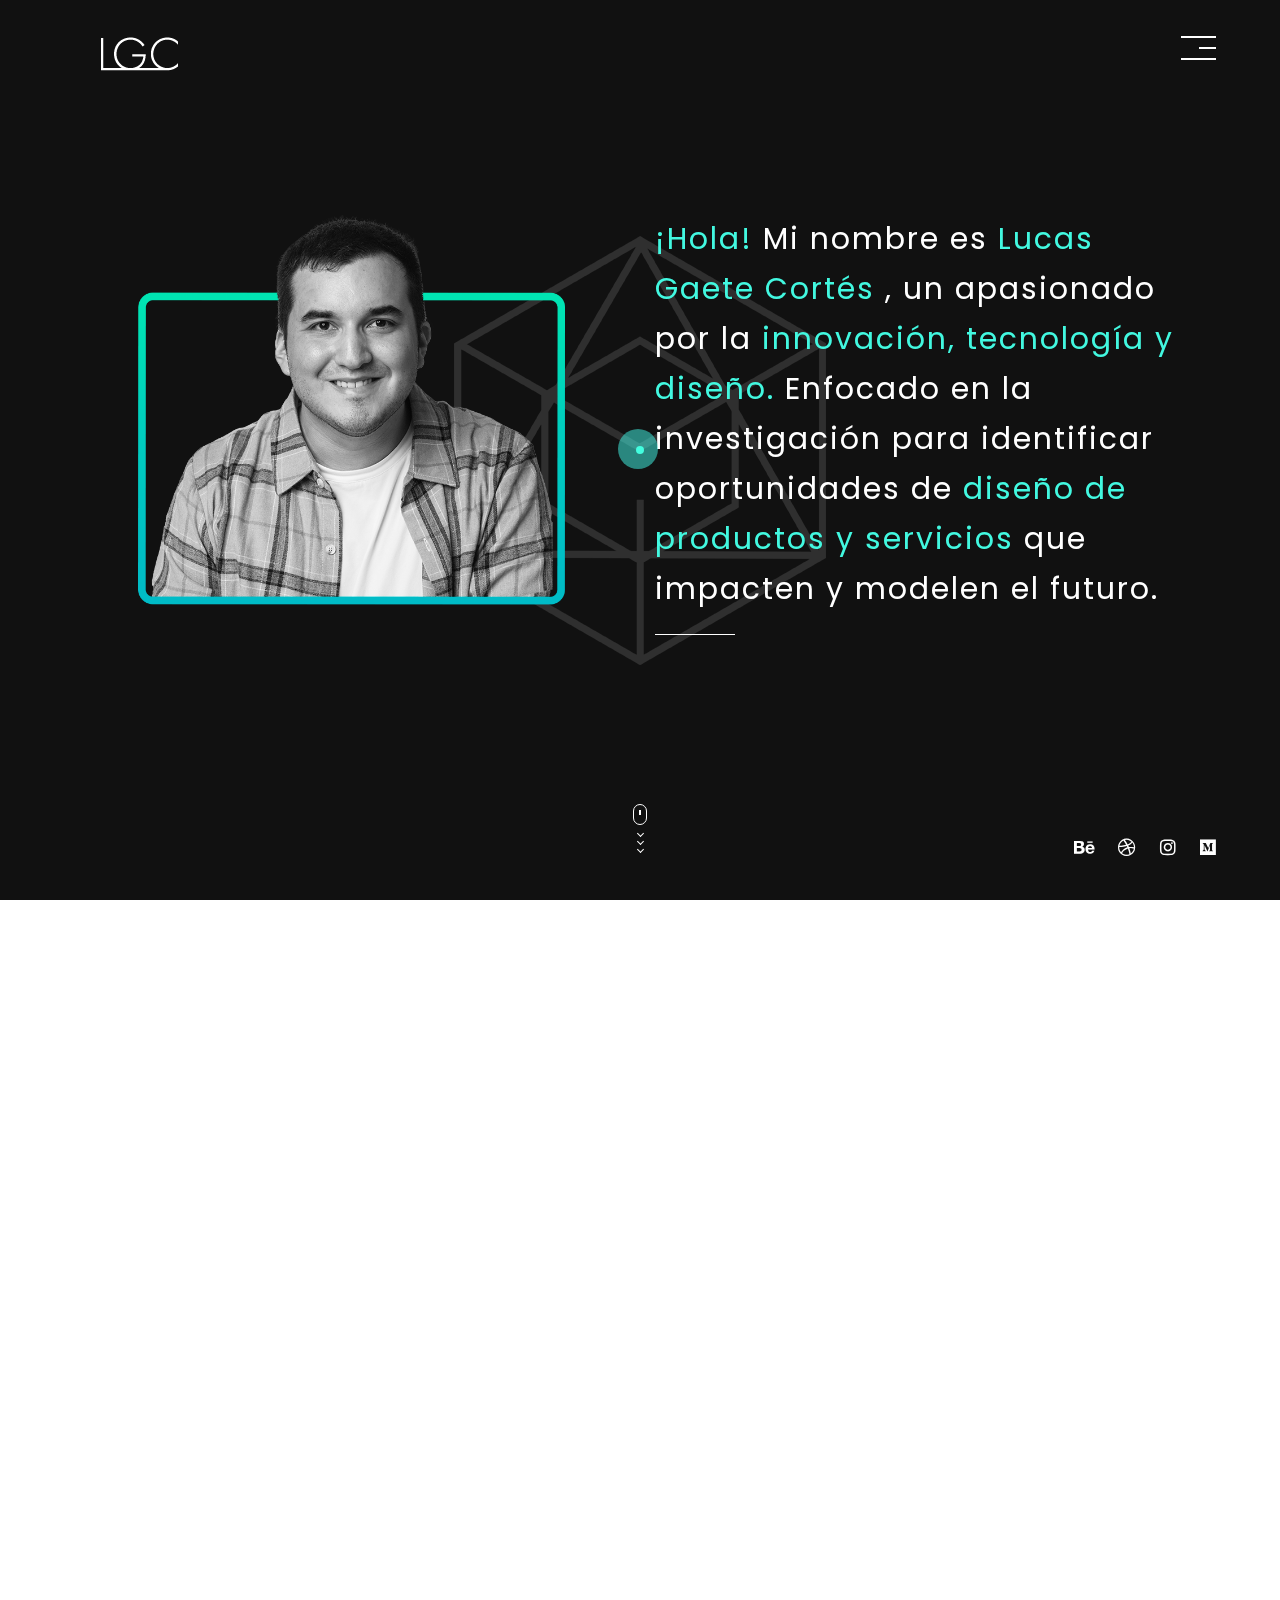
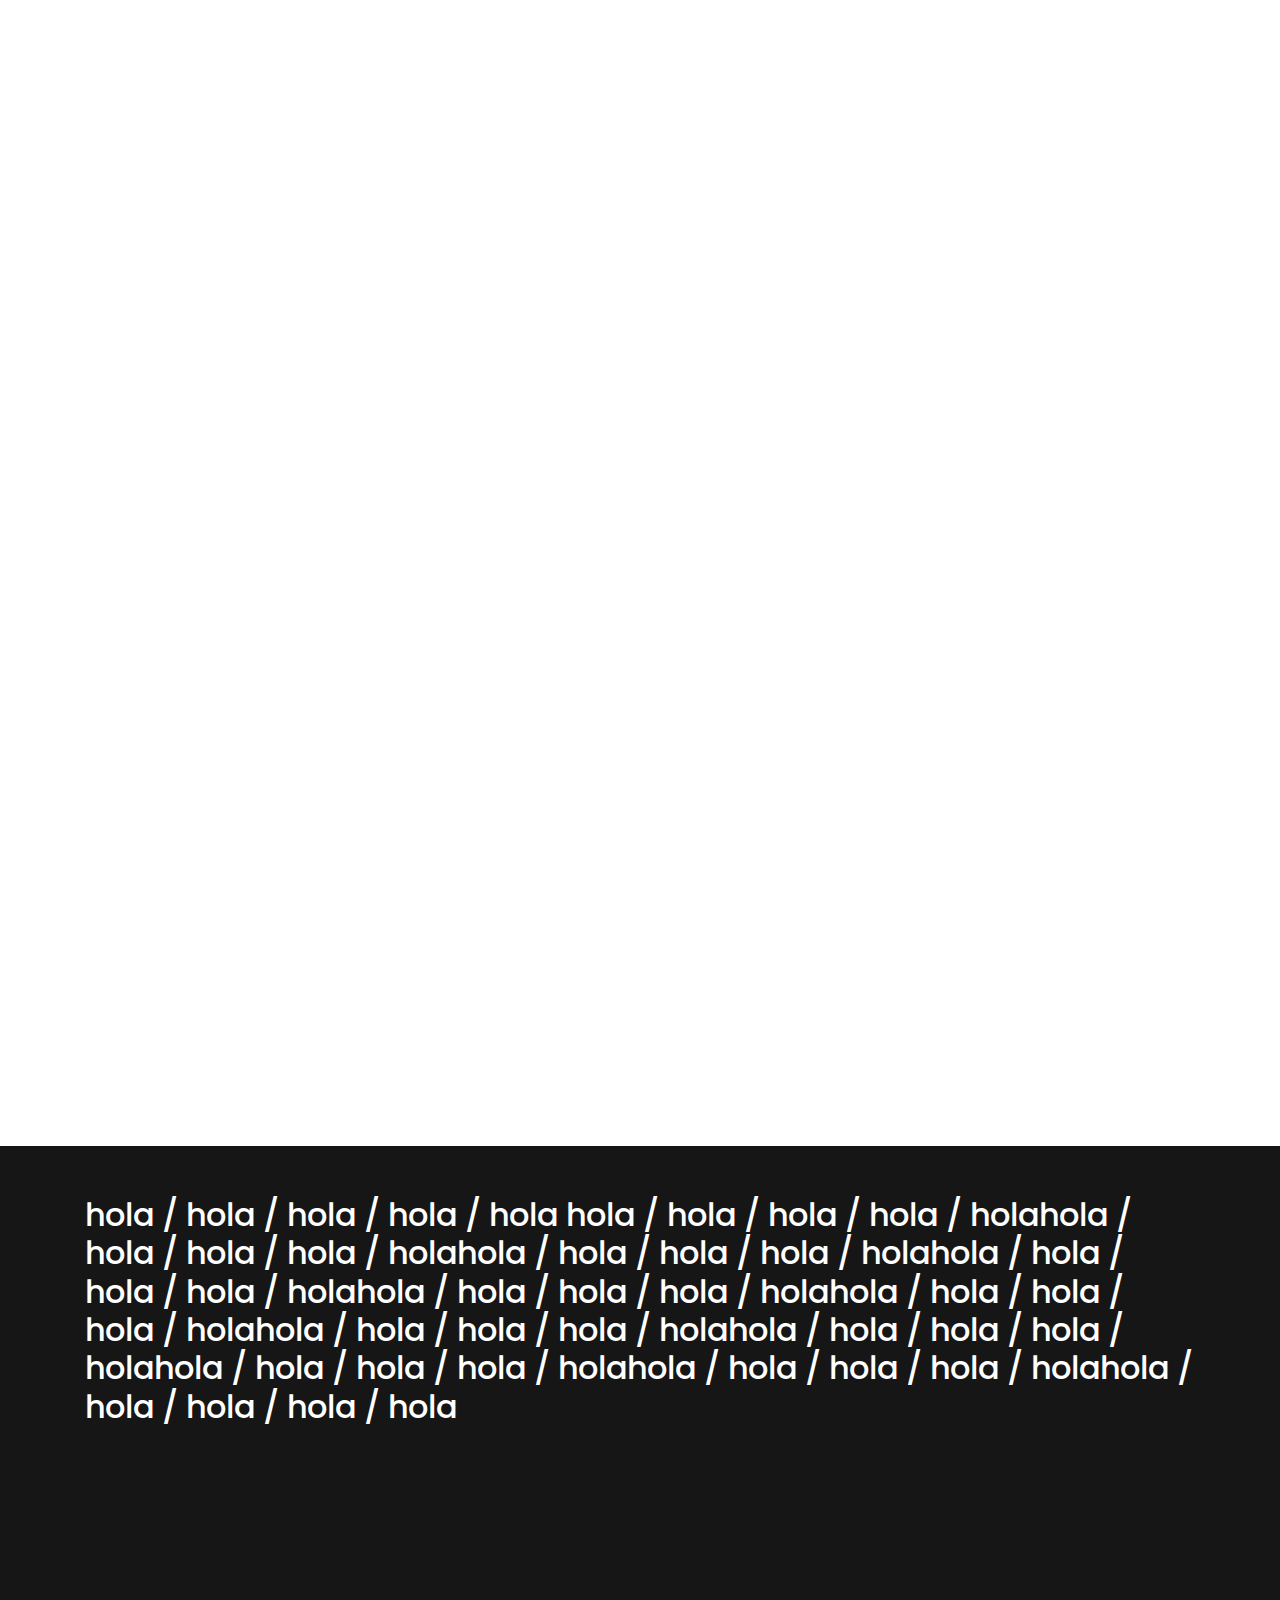
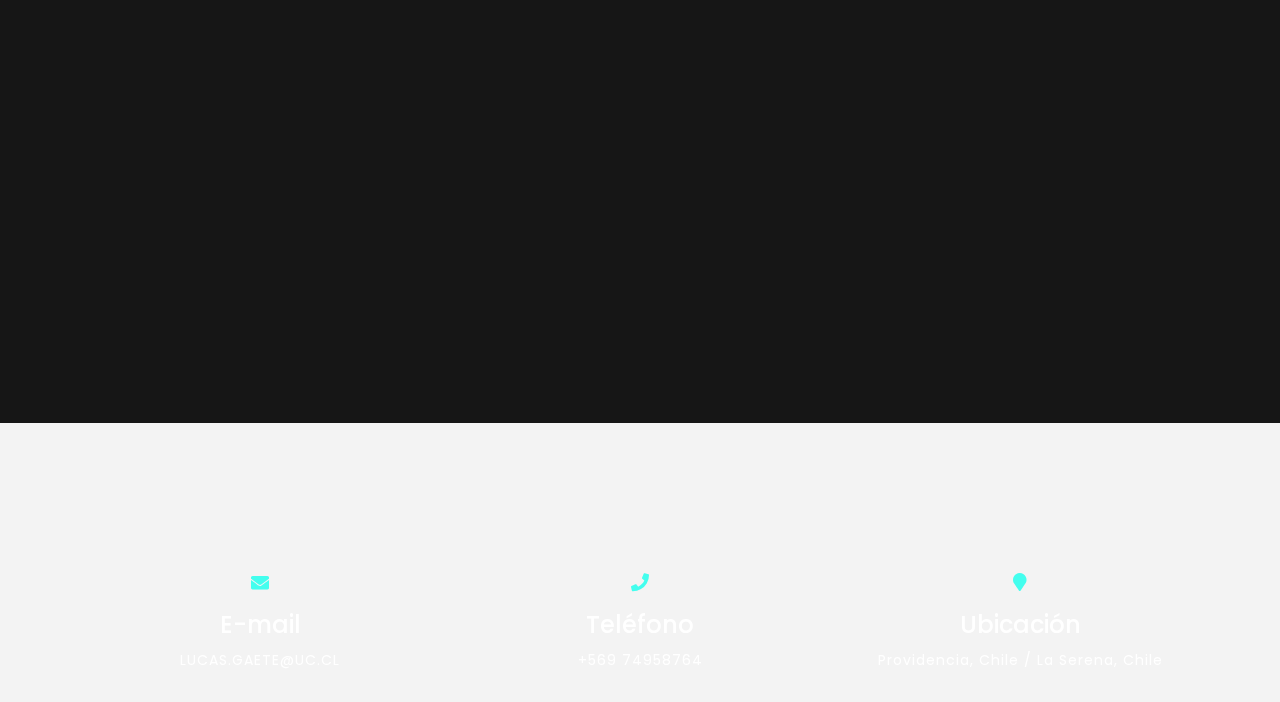
==== commit cdbd722e: "prueba habilidades" ====
--- a/about.html
+++ b/about.html
@@ -161,51 +161,9 @@
 	<!-- Client -->
 	<div class="bg-main">
 		<div class="container">
-			<div class="row">
-				<!-- Clients -->
-				<div class="col-md-12 col-lg-8 offset-lg-2 text-center m-each">
-					<h2 data-aos-once="true" data-aos="fade-up" data-aos-delay="100">Our awesome clients</h2>
-				</div>
-				<div class="col-6 col-md-3 mt-30">
-					<div class="client" data-aos-once="true" data-aos="fade-up" data-aos-delay="50">
-						<img src="img/about/client-1.png" alt="1">
-					</div>				
-				</div>
-				<div class="col-6 col-md-3 mt-30">
-					<div class="client" data-aos-once="true" data-aos="fade-up" data-aos-delay="100">
-						<img src="img/about/client-2.png" alt="1">
-					</div>				
-				</div>
-				<div class="col-6 col-md-3 mt-30">
-					<div class="client" data-aos-once="true" data-aos="fade-up" data-aos-delay="150">
-						<img src="img/about/client-3.png" alt="1">
-					</div>				
-				</div>
-				<div class="col-6 col-md-3 mt-30">
-					<div class="client" data-aos-once="true" data-aos="fade-up" data-aos-delay="200">
-						<img src="img/about/client-4.png" alt="1">
-					</div>				
-				</div>
-				<div class="col-6 col-md-3 mt-30">
-					<div class="client" data-aos-once="true" data-aos="fade-up" data-aos-delay="250">
-						<img src="img/about/client-5.png" alt="1">
-					</div>				
-				</div>
-				<div class="col-6 col-md-3 mt-30">
-					<div class="client" data-aos-once="true" data-aos="fade-up" data-aos-delay="300">
-						<img src="img/about/client-6.png" alt="1">
-					</div>				
-				</div>
-				<div class="col-6 col-md-3 mt-30">
-					<div class="client" data-aos-once="true" data-aos="fade-up" data-aos-delay="350">
-						<img src="img/about/client-2.png" alt="1">
-					</div>				
-				</div>
-				<div class="col-6 col-md-3 mt-30">
-					<div class="client" data-aos-once="true" data-aos="fade-up" data-aos-delay="400">
-						<img src="img/about/client-3.png" alt="1">
-					</div>				
-				</div>
+
+
+			<h2 style="display: contents;">hola / hola / hola / hola / hola hola / hola / hola / hola / holahola / hola / hola / hola / holahola / hola / hola / hola / holahola / hola / hola / hola / holahola / hola / hola / hola / holahola / hola / hola / hola / holahola / hola / hola / hola / holahola / hola / hola / hola / holahola / hola / hola / hola / holahola / hola / hola / hola / holahola / hola / hola / hola / hola</h2>
 
 				<!-- Email to -->
 				<div class="col-md-12 col-lg-8 offset-lg-2 text-center m-each">
@@ -223,21 +181,20 @@
 		<!-- Address -->
 		<div class="footer">
 			<div class="container">        
-				<div class="row" style="align-items: center;">	
-									
-					<div class="col-md-4 mt-30">
+				<div class="row">						
+					<div class="col-md-4 mt-30 text-center">
 						<i class="fas fa-envelope"></i>
 						<h4>E-mail</h4>                  
 						<p>LUCAS.GAETE@UC.CL</p>
 					</div>
-					<div class="col-md-4 mt-30">
+					<div class="col-md-4 mt-30 text-center">
 						<div class="address">
 							<i class="fas fa-phone"></i>
 							<h4>Teléfono</h4>
 							<p>+569 74958764</p>
 						</div>                        
 					</div>
-					<div class="col-md-4 mt-30">
+					<div class="col-md-4 mt-30 text-center">
 						<div class="address">
 							<i class="fas fa-map-marker"></i> 
 							<h4>Ubicación</h4>
--- a/css/style.css
+++ b/css/style.css
@@ -1046,6 +1046,7 @@
 }
 .bg-main {
 	background: #161616;
+	padding: 0;
 }
 .bg-white{
     background: #fff;
@@ -1167,9 +1168,8 @@
 	background:rgba(0, 0, 0, .1);
 	padding: 30px;
 	height: 150px;
-	width: 300px;
-	display: table-cell;
-	vertical-align: middle;
+	width: fit-content;
+
 }
 
 .client img{
@@ -1205,7 +1205,6 @@
     margin: 20px 0;
 	font-size: 18px;
 	color: #43feee;
-	align-items: center;
 }
 .col-md-6 {
 	display: flex;
@@ -1224,7 +1223,7 @@
 	text-align: left; /* Alinea el texto a la derecha */
   }
   .col-md-6 .title-about h2.align-left { 
-	text-align: left;
+	text-align: left !important;
 }
 .col-md-6 .title-about h2.align-center { 
 	text-align: center;
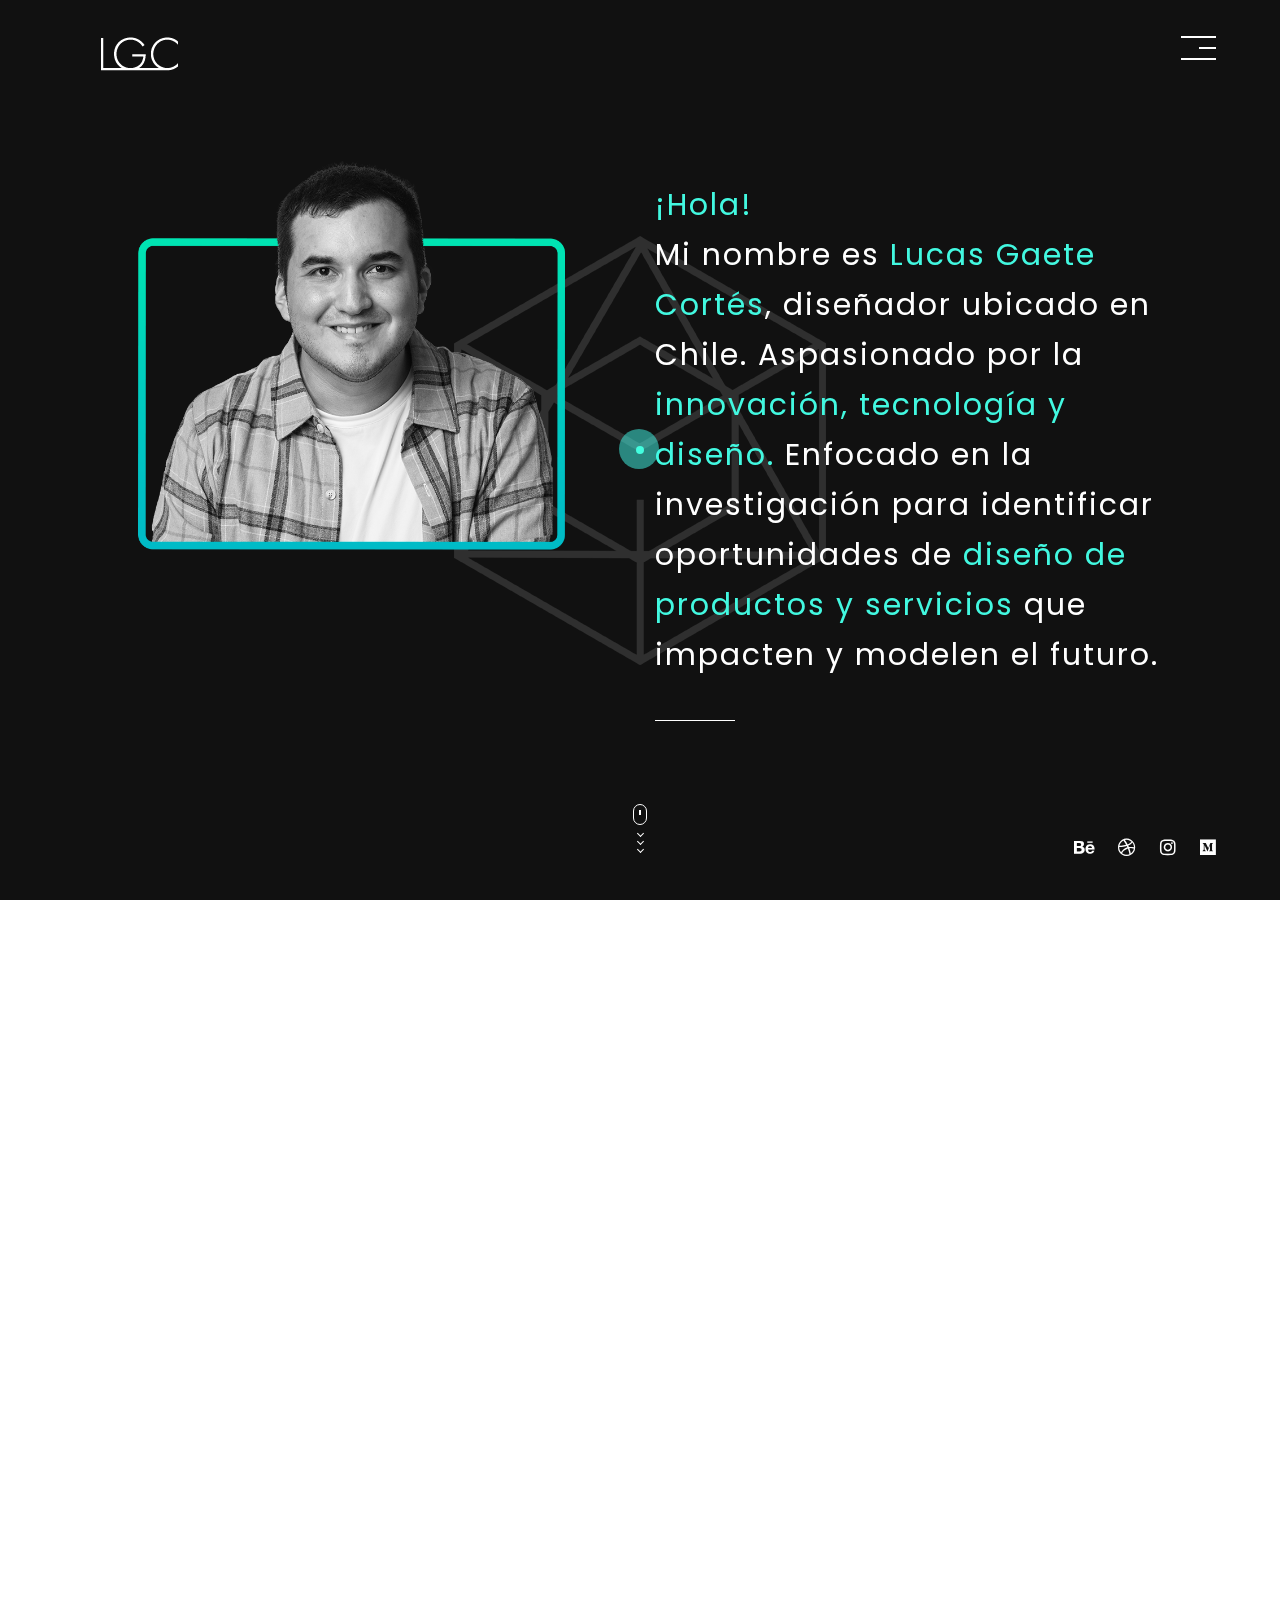
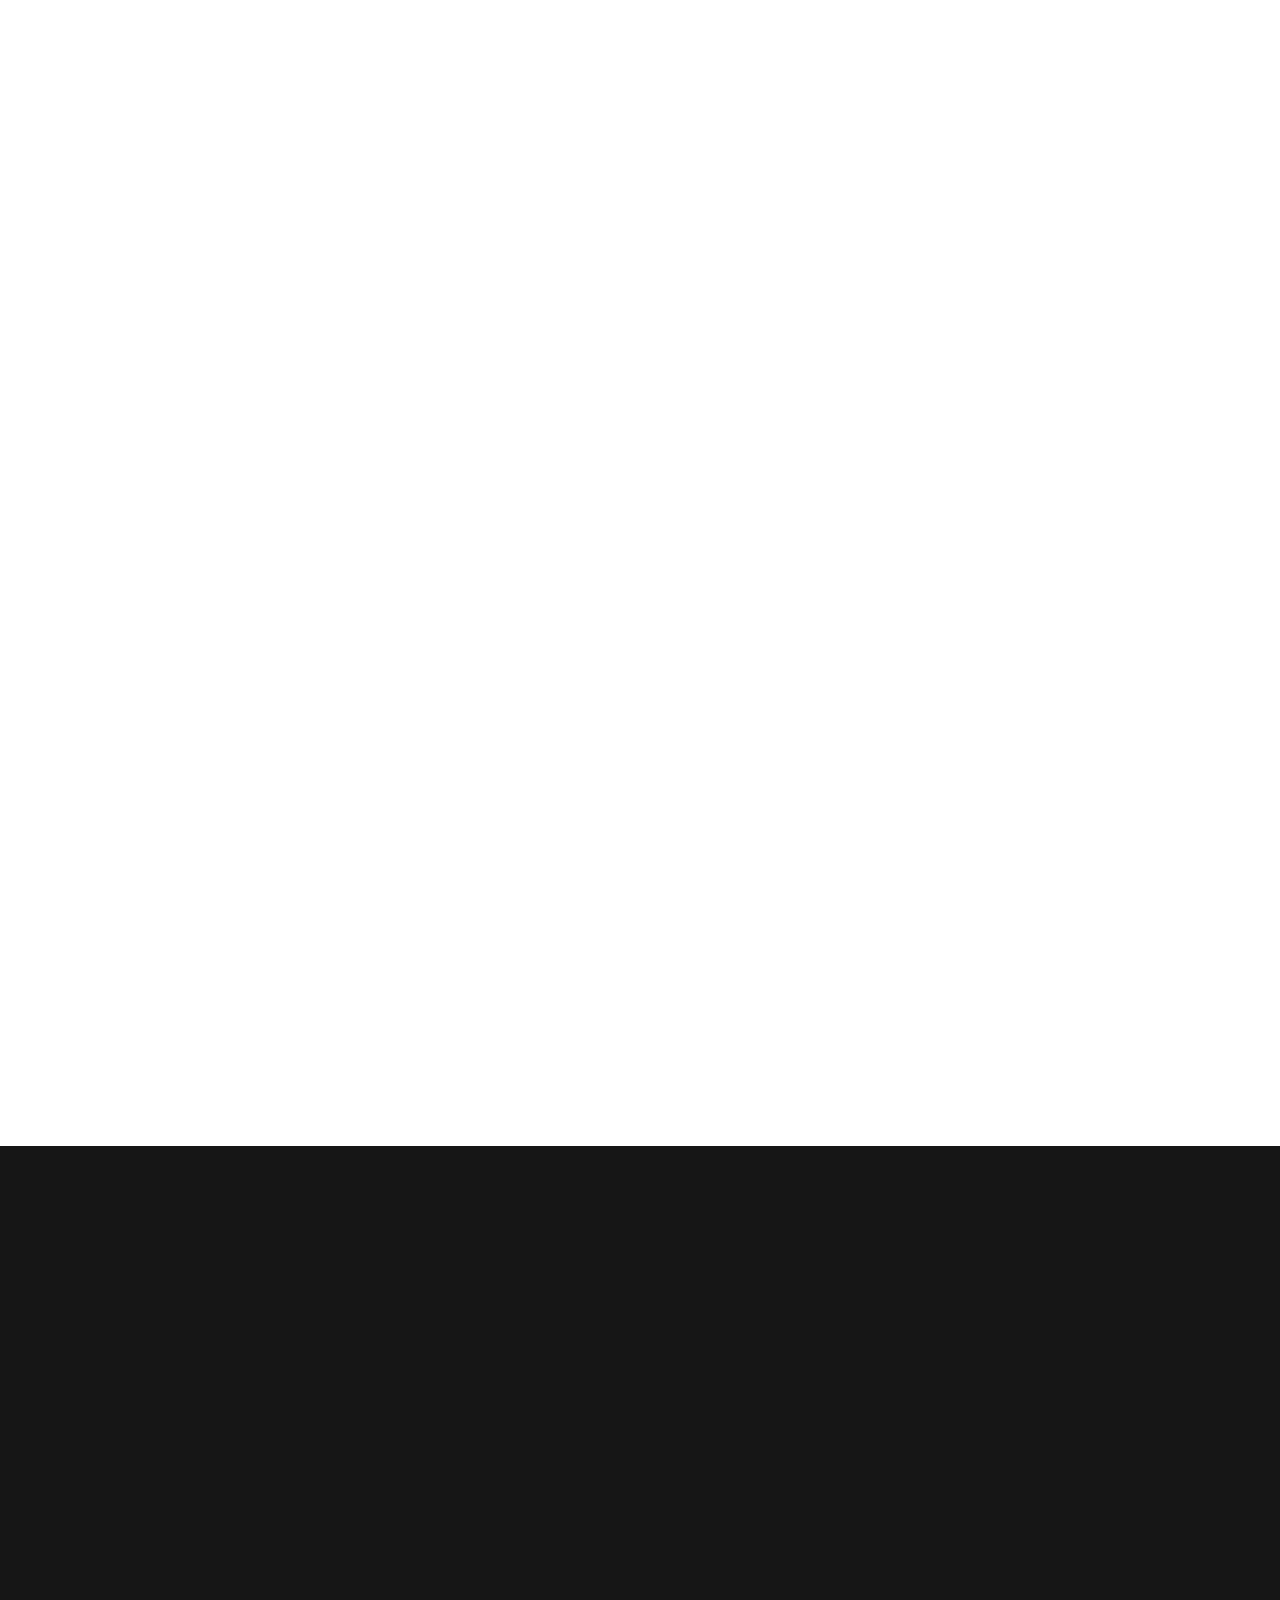
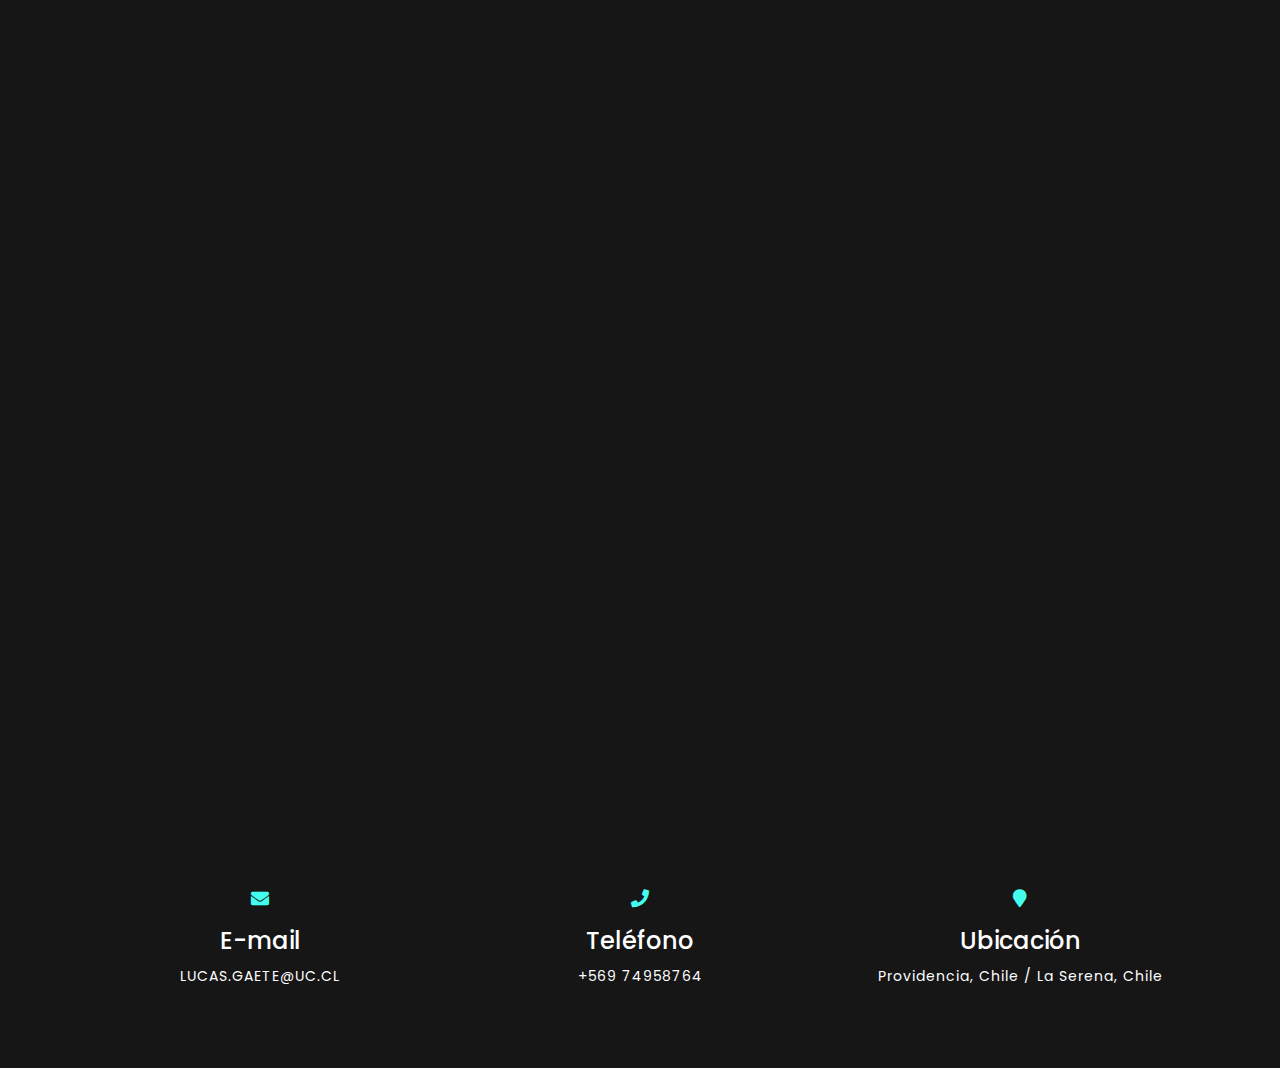
==== commit 3d7f75b4: "cv listo" ====
--- a/about.html
+++ b/about.html
@@ -41,7 +41,7 @@
 					</div>
 					<div class="col-md-6"> <!-- Columna para el texto -->
 						<div class="title-about" data-aos-once="true" data-aos="fade-up" data-aos-delay="200">
-							<h2 class="align-left"> <span>¡Hola!</span> Mi nombre es <span>Lucas Gaete Cortés</span>  , un apasionado por la <span> innovación, tecnología y diseño. </span> Enfocado en la investigación para identificar oportunidades de <span> diseño de productos y servicios </span>que impacten y modelen el futuro.  </h2>
+							<h2 class="align-left"> <span>¡Hola!</span> <br> Mi nombre es <span>Lucas Gaete Cortés</span>, diseñador ubicado en Chile. Aspasionado por la <span> innovación, tecnología y diseño. </span> Enfocado en la investigación para identificar oportunidades de <span> diseño de productos y servicios </span>que impacten y modelen el futuro.  </h2>
 							<div class="dash"></div>
 						</div>
 					</div>
@@ -161,9 +161,72 @@
 	<!-- Client -->
 	<div class="bg-main">
 		<div class="container">
-
-
-			<h2 style="display: contents;">hola / hola / hola / hola / hola hola / hola / hola / hola / holahola / hola / hola / hola / holahola / hola / hola / hola / holahola / hola / hola / hola / holahola / hola / hola / hola / holahola / hola / hola / hola / holahola / hola / hola / hola / holahola / hola / hola / hola / holahola / hola / hola / hola / holahola / hola / hola / hola / holahola / hola / hola / hola / hola</h2>
+			<div class="row">
+				<!-- Clients -->
+				<div class="col-md-12 col-lg-8 offset-lg-2 text-center m-each">
+					<h2 data-aos-once="true" data-aos="fade-up" data-aos-delay="100" style="text-align: center;">HABILIDADES CLAVE</h2>
+				</div> 
+				<div class="col-6 col-md-3 mt-30">
+					<div class="client" data-aos-once="true" data-aos="fade-up" data-aos-delay="50">
+						<h2 id="zoom-fade">■ Diseño de servicios</h2>
+					</div>				
+				</div>
+				<div class="col-6 col-md-3 mt-30">
+					<div class="client" data-aos-once="true" data-aos="fade-up" data-aos-delay="100">
+						<h2 id="zoom-fade">■ Diseño de producto</h2>
+					</div>				
+				</div>
+				<div class="col-6 col-md-3 mt-30">
+					<div class="client" data-aos-once="true" data-aos="fade-up" data-aos-delay="150">
+						<h2 id="zoom-fade">■ UX <br> Research</h2>
+					</div>				
+				</div>
+				<div class="col-6 col-md-3 mt-30">
+					<div class="client" data-aos-once="true" data-aos="fade-up" data-aos-delay="200">
+						<h2 id="zoom-fade">■ UX / UI <br> Design</h2>
+					</div>				
+				</div>
+				<div class="col-6 col-md-3 mt-30">
+					<div class="client" data-aos-once="true" data-aos="fade-up" data-aos-delay="400">
+						<h2 id="zoom-fade">■ Innovación<br>por diseño</h2>
+					</div>				
+				</div>
+				<div class="col-6 col-md-3 mt-30">
+					<div class="client" data-aos-once="true" data-aos="fade-up" data-aos-delay="400">
+						<h2 id="zoom-fade">■ Trabajo en equipo</h2>
+					</div>				
+				</div>
+				<div class="col-6 col-md-3 mt-30">
+					<div class="client" data-aos-once="true" data-aos="fade-up" data-aos-delay="400">
+						<h2 id="zoom-fade">■ Diseño participativo</h2>
+					</div>				
+				</div>
+				<div class="col-6 col-md-3 mt-30">
+					<div class="client" data-aos-once="true" data-aos="fade-up" data-aos-delay="300">
+						<h2 id="zoom-fade">■ Diseño especulativo</h2>
+					</div>				
+				</div>
+				<div class="col-6 col-md-3 mt-30">
+					<div class="client" data-aos-once="true" data-aos="fade-up" data-aos-delay="250">
+						<h2 id="zoom-fade">■ Adobe <br> Suite</h2>
+					</div>				
+				</div>
+				<div class="col-6 col-md-3 mt-30">
+					<div class="client" data-aos-once="true" data-aos="fade-up" data-aos-delay="300">
+						<h2 id="zoom-fade">■ Comunicación audiovisual</h2>
+					</div>				
+				</div>
+				<div class="col-6 col-md-3 mt-30">
+					<div class="client" data-aos-once="true" data-aos="fade-up" data-aos-delay="350">
+						<h2 id="zoom-fade">■ Modelado 3D Blender</h2>
+					</div>				
+				</div>
+				<div class="col-6 col-md-3 mt-30">
+					<div class="client" data-aos-once="true" data-aos="fade-up" data-aos-delay="400">
+						<h2 id="zoom-fade">■ Motion graphics</h2>
+					</div>				
+				</div>
+
 
 				<!-- Email to -->
 				<div class="col-md-12 col-lg-8 offset-lg-2 text-center m-each">
--- a/css/style.css
+++ b/css/style.css
@@ -906,8 +906,8 @@
 #zoom-fade {
 	position: absolute;
 	margin-top: -60px;
-	font-size: 40px;
-	font-weight: 900;
+	font-size: 30px;
+	font-weight: 600;
 	color: #50d7d7;
 	text-decoration: none;
 	-webkit-background-clip: text;
@@ -920,6 +920,8 @@
 	-moz-transition: all 0.3s cubic-bezier(0, 0, 0.23, 1);
 	transition: all 0.3s cubic-bezier(0, 0, 0.23, 1);
 }
+
+
 #zoom-fade:hover {
 	background-position: 0%;
 }
@@ -1094,6 +1096,7 @@
   }
 
   .title-about h2{
+	padding: 20px 0;
 	  font-weight: 400;
 	  font-size: 30px;
 	  line-height: 50px;
@@ -1166,15 +1169,14 @@
 }
 .client  {
 	background:rgba(0, 0, 0, .1);
-	padding: 30px;
-	height: 150px;
-	width: fit-content;
-
-}
-
-.client img{
-	width: 100%;
-}
+	padding: 60px;
+	height: 80px;
+	width: 2000px;
+	display:table-cell;
+	vertical-align: middle;
+}
+
+
 
 .email {
 	padding: 200px 0 100px 0;
@@ -1227,4 +1229,14 @@
 }
 .col-md-6 .title-about h2.align-center { 
 	text-align: center;
-}+}
+
+
+.email #zoom-fade {
+	position: relative;
+	display: block;
+	line-height: 50px;
+	margin-top: 20px;
+	left: 0;
+	color: #FFF;
+}
